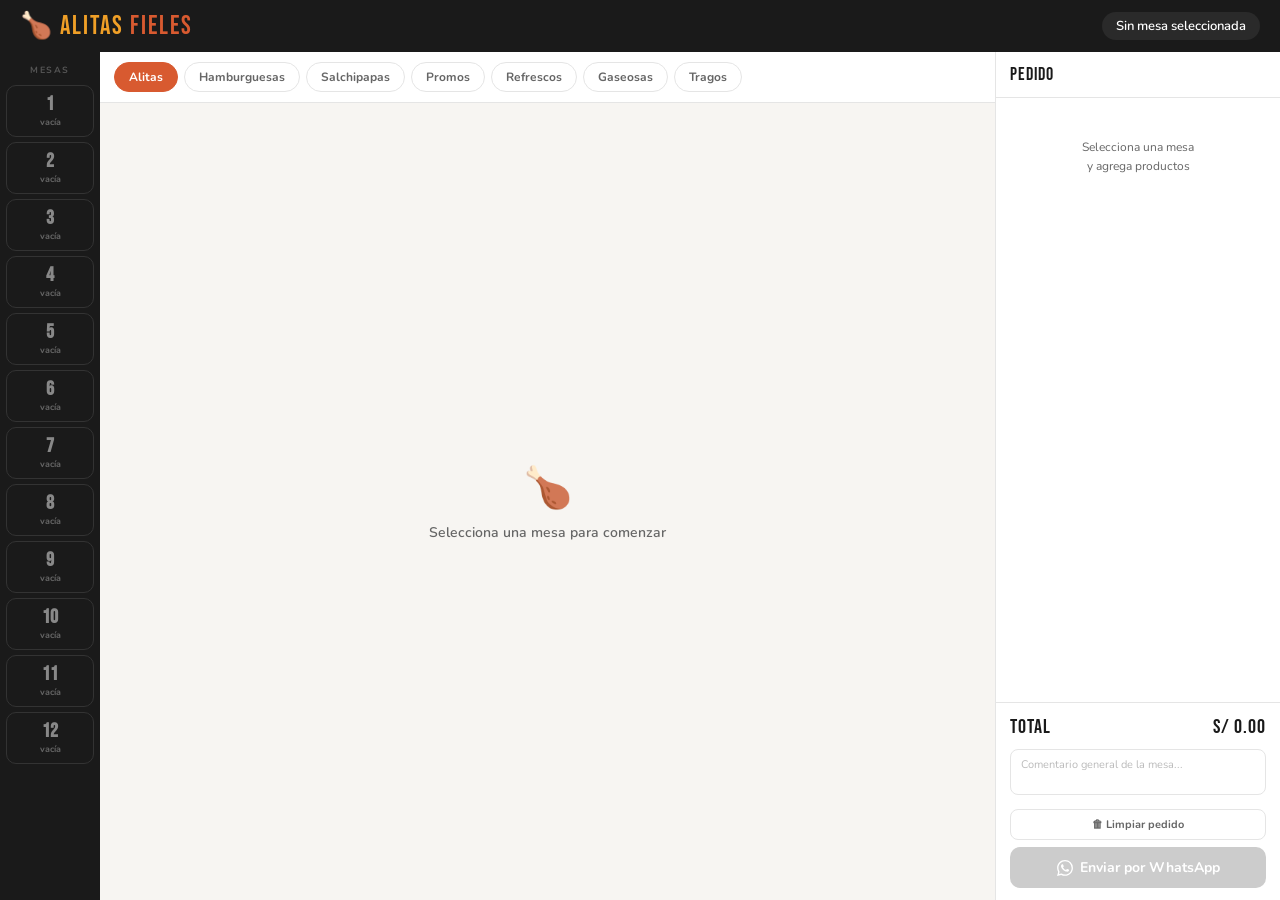
==== index.html @ b13034c8 "Rename alitas_fieles.html to index.html" ====
<!DOCTYPE html>
<html lang="es">
<head>
<meta charset="UTF-8">
<meta name="viewport" content="width=device-width, initial-scale=1.0, maximum-scale=1.0">
<title>Alitas Fieles — Pedidos</title>
<link href="https://fonts.googleapis.com/css2?family=Bebas+Neue&family=Nunito:wght@400;600;700&display=swap" rel="stylesheet">
<style>
*{box-sizing:border-box;margin:0;padding:0;}
:root{
  --naranja:#D85A30;
  --naranja-dark:#993C1D;
  --naranja-light:#FAECE7;
  --amarillo:#EF9F27;
  --negro:#1a1a1a;
  --gris:#2a2a2a;
  --borde:#e5e5e5;
  --bg:#f7f5f2;
  --blanco:#ffffff;
  --texto:#1a1a1a;
  --texto2:#666;
  --verde:#25D366;
}
body{font-family:'Nunito',sans-serif;background:var(--bg);height:100vh;overflow:hidden;display:flex;flex-direction:column;}

/* HEADER */
.header{background:var(--negro);padding:10px 20px;display:flex;align-items:center;justify-content:space-between;flex-shrink:0;}
.logo{font-family:'Bebas Neue',sans-serif;font-size:26px;color:var(--amarillo);letter-spacing:2px;}
.logo span{color:var(--naranja);}
.header-mesa{color:#fff;font-size:13px;font-weight:600;background:var(--gris);padding:5px 14px;border-radius:20px;}
.header-mesa.activa{background:var(--naranja);color:#fff;}

/* LAYOUT */
.layout{display:flex;flex:1;overflow:hidden;}

/* SIDEBAR MESAS */
.sidebar{width:100px;background:var(--negro);display:flex;flex-direction:column;overflow-y:auto;padding:8px 6px;gap:5px;flex-shrink:0;}
.sidebar-label{color:#555;font-size:9px;font-weight:700;letter-spacing:1.5px;text-align:center;padding:4px 0;text-transform:uppercase;}
.mesa-btn{background:transparent;border:1.5px solid #333;border-radius:10px;padding:8px 4px;color:#888;font-family:'Nunito',sans-serif;font-size:11px;font-weight:700;cursor:pointer;text-align:center;transition:all .15s;display:flex;flex-direction:column;align-items:center;gap:2px;}
.mesa-btn:hover{border-color:#555;color:#ccc;background:#222;}
.mesa-btn.activa{background:var(--naranja);border-color:var(--naranja);color:#fff;}
.mesa-btn .mn{font-family:'Bebas Neue',sans-serif;font-size:20px;line-height:1;}
.mesa-btn .mi{font-size:9px;color:#666;}
.mesa-btn.activa .mi{color:#fdd;}
.mesa-btn.tiene-items{border-color:var(--amarillo);}
.mesa-btn.tiene-items .mi{color:var(--amarillo);}
.mesa-btn.activa.tiene-items{border-color:var(--naranja);}

/* MENU */
.menu-wrap{flex:1;display:flex;flex-direction:column;overflow:hidden;background:var(--bg);}
.cat-bar{display:flex;gap:6px;padding:10px 14px;background:var(--blanco);border-bottom:1px solid var(--borde);overflow-x:auto;flex-shrink:0;}
.cat-bar::-webkit-scrollbar{height:3px;}
.cat-bar::-webkit-scrollbar-thumb{background:var(--borde);}
.cat-btn{background:transparent;border:1.5px solid var(--borde);border-radius:20px;padding:6px 14px;font-family:'Nunito',sans-serif;font-size:12px;font-weight:700;cursor:pointer;color:var(--texto2);white-space:nowrap;transition:all .15s;}
.cat-btn:hover{border-color:var(--naranja);color:var(--naranja);}
.cat-btn.activa{background:var(--naranja);border-color:var(--naranja);color:#fff;}
.productos-wrap{flex:1;overflow-y:auto;padding:12px 14px;}
.no-mesa{display:flex;flex-direction:column;align-items:center;justify-content:center;height:100%;color:var(--texto2);gap:8px;}
.no-mesa-icon{font-size:40px;}
.no-mesa-txt{font-size:14px;font-weight:600;}
.productos-grid{display:grid;grid-template-columns:repeat(auto-fill,minmax(145px,1fr));gap:10px;}
.prod-card{background:var(--blanco);border:1.5px solid var(--borde);border-radius:12px;padding:12px 11px;cursor:pointer;transition:all .15s;}
.prod-card:hover{border-color:var(--naranja);box-shadow:0 2px 10px rgba(216,90,48,.12);transform:translateY(-1px);}
.prod-card.en-pedido{border-color:var(--naranja);background:var(--naranja-light);}
.prod-nombre{font-size:13px;font-weight:700;color:var(--texto);margin-bottom:2px;line-height:1.3;}
.prod-desc{font-size:10px;color:var(--texto2);margin-bottom:6px;line-height:1.35;}
.prod-precio{font-size:13px;font-weight:700;color:var(--naranja-dark);}
.prod-sabores-badge{font-size:9px;background:var(--amarillo);color:#4A1B0C;border-radius:10px;padding:2px 7px;display:inline-block;margin-bottom:5px;font-weight:700;}

/* PANEL PEDIDO */
.pedido-panel{width:285px;background:var(--blanco);border-left:1px solid var(--borde);display:flex;flex-direction:column;flex-shrink:0;}
.pedido-hdr{padding:12px 14px;border-bottom:1px solid var(--borde);display:flex;align-items:center;justify-content:space-between;}
.pedido-titulo{font-family:'Bebas Neue',sans-serif;font-size:18px;letter-spacing:1px;color:var(--texto);}
.pedido-items{flex:1;overflow-y:auto;padding:10px;}
.empty-cart{color:var(--texto2);font-size:12px;text-align:center;padding:30px 10px;line-height:1.6;}
.pitem{border:1px solid var(--borde);border-radius:10px;padding:10px;margin-bottom:8px;background:#fff;}
.pitem-top{display:flex;align-items:flex-start;justify-content:space-between;gap:6px;margin-bottom:4px;}
.pitem-nombre{font-size:12px;font-weight:700;color:var(--texto);flex:1;line-height:1.3;}
.qty-ctrl{display:flex;align-items:center;gap:4px;flex-shrink:0;}
.qbtn{width:22px;height:22px;border:1.5px solid var(--borde);border-radius:6px;background:transparent;cursor:pointer;font-size:15px;color:var(--texto);display:flex;align-items:center;justify-content:center;line-height:1;font-family:'Nunito',sans-serif;font-weight:700;}
.qbtn:hover{background:var(--bg);}
.qnum{font-size:13px;font-weight:700;min-width:16px;text-align:center;color:var(--texto);}
.pitem-sabores{margin:4px 0 5px;}
.sabor-tag{display:inline-block;font-size:10px;background:var(--naranja-light);color:var(--naranja-dark);border-radius:10px;padding:2px 8px;margin:2px 2px 2px 0;font-weight:600;}
.pitem-precio{font-size:11px;font-weight:700;color:var(--naranja-dark);margin-bottom:5px;}
.nota-in{width:100%;font-size:10px;border:1px solid var(--borde);border-radius:6px;padding:4px 7px;color:var(--texto);background:var(--bg);resize:none;font-family:'Nunito',sans-serif;}
.nota-in::placeholder{color:#bbb;}
.pedido-footer{padding:12px 14px;border-top:1px solid var(--borde);}
.total-row{display:flex;justify-content:space-between;font-family:'Bebas Neue',sans-serif;font-size:20px;letter-spacing:1px;color:var(--texto);margin-bottom:10px;}
.coment-in{width:100%;font-size:11px;border:1px solid var(--borde);border-radius:8px;padding:7px 10px;color:var(--texto);background:var(--blanco);font-family:'Nunito',sans-serif;resize:none;margin-bottom:8px;}
.coment-in::placeholder{color:#bbb;}
.btn-limpiar{width:100%;background:transparent;border:1px solid var(--borde);border-radius:8px;padding:7px;font-size:11px;font-weight:700;color:var(--texto2);cursor:pointer;margin-bottom:7px;font-family:'Nunito',sans-serif;}
.btn-limpiar:hover{background:var(--bg);}
.btn-wa{width:100%;background:var(--verde);border:none;border-radius:10px;padding:11px;font-size:14px;font-weight:700;color:#fff;cursor:pointer;display:flex;align-items:center;justify-content:center;gap:7px;font-family:'Nunito',sans-serif;transition:background .15s;}
.btn-wa:hover{background:#1da851;}
.btn-wa:disabled{background:#ccc;cursor:not-allowed;}

/* MODAL SABORES */
.overlay{position:fixed;inset:0;background:rgba(0,0,0,.6);display:flex;align-items:center;justify-content:center;z-index:200;}
.modal{background:#fff;border-radius:16px;padding:22px;width:400px;max-width:94vw;max-height:90vh;overflow-y:auto;}
.modal-titulo{font-family:'Bebas Neue',sans-serif;font-size:22px;letter-spacing:1px;color:var(--texto);margin-bottom:4px;}
.modal-sub{font-size:12px;color:var(--texto2);margin-bottom:14px;font-weight:600;}
.sabores-grid{display:grid;grid-template-columns:1fr 1fr;gap:7px;margin-bottom:16px;}
.sabor-btn{background:var(--bg);border:2px solid var(--borde);border-radius:10px;padding:10px 8px;font-family:'Nunito',sans-serif;font-size:12px;font-weight:700;cursor:pointer;color:var(--texto);text-align:center;transition:all .15s;}
.sabor-btn:hover{border-color:var(--naranja);color:var(--naranja);}
.sabor-btn.sel{background:var(--naranja);border-color:var(--naranja);color:#fff;}
.sabor-btn:disabled{opacity:.35;cursor:not-allowed;}
.modal-contador{text-align:center;font-size:12px;font-weight:700;color:var(--texto2);margin-bottom:14px;}
.modal-contador span{color:var(--naranja);font-size:16px;}

/* DISTRIBUCIÓN CANTIDADES SABOR */
.flavor-qty-list{margin-bottom:16px;display:flex;flex-direction:column;gap:8px;}
.flavor-qty-item{display:flex;justify-content:space-between;align-items:center;background:var(--bg);padding:8px 12px;border-radius:10px;border:1.5px solid var(--borde);}
.flavor-qty-name{font-size:13px;font-weight:700;color:var(--texto);}
.flavor-qty-ctrl{display:flex;align-items:center;gap:6px;}
.fqbtn{width:26px;height:26px;border:1.5px solid var(--naranja);border-radius:6px;background:transparent;cursor:pointer;font-size:16px;color:var(--naranja);display:flex;align-items:center;justify-content:center;line-height:1;font-family:'Nunito',sans-serif;font-weight:700;transition:all .15s;}
.fqbtn:hover{background:var(--naranja-light);}
.fqin{width:34px;height:26px;text-align:center;font-size:14px;font-weight:700;border:1px solid var(--borde);border-radius:6px;color:var(--texto);background:var(--blanco);font-family:'Nunito',sans-serif;-moz-appearance:textfield;}
.fqin::-webkit-outer-spin-button,.fqin::-webkit-inner-spin-button{-webkit-appearance:none;margin:0;}
.ms-restantes{text-align:center;font-size:12px;font-weight:700;color:var(--naranja-dark);margin-bottom:10px;}

.modal-btns{display:flex;gap:8px;}
.btn-cancel{flex:1;background:transparent;border:1.5px solid var(--borde);border-radius:10px;padding:10px;font-size:13px;font-weight:700;cursor:pointer;color:var(--texto2);font-family:'Nunito',sans-serif;}
.btn-ok{flex:2;background:var(--naranja);border:none;border-radius:10px;padding:10px;font-size:13px;font-weight:700;color:#fff;cursor:pointer;font-family:'Nunito',sans-serif;}
.btn-ok:disabled{background:#ccc;cursor:not-allowed;}

/* MODAL WHATSAPP */
.modal-wa-titulo{font-family:'Bebas Neue',sans-serif;font-size:22px;letter-spacing:1px;margin-bottom:6px;color:var(--texto);}
.modal-wa-sub{font-size:12px;color:var(--texto2);margin-bottom:14px;}
.phone-in{width:100%;border:1.5px solid var(--borde);border-radius:10px;padding:11px 13px;font-size:15px;color:var(--texto);font-family:'Nunito',sans-serif;margin-bottom:12px;}

/* SCROLLBAR */
::-webkit-scrollbar{width:4px;}
::-webkit-scrollbar-thumb{background:#ddd;border-radius:4px;}
</style>
</head>
<body>

<div class="header">
  <div class="logo">🍗 Alitas <span>Fieles</span></div>
  <div class="header-mesa" id="hdr-mesa">Sin mesa seleccionada</div>
</div>

<div class="layout">
  <!-- SIDEBAR MESAS -->
  <div class="sidebar" id="sidebar"></div>

  <!-- MENU -->
  <div class="menu-wrap">
    <div class="cat-bar" id="cat-bar"></div>
    <div class="productos-wrap" id="productos-wrap">
      <div class="no-mesa">
        <div class="no-mesa-icon">🍗</div>
        <div class="no-mesa-txt">Selecciona una mesa para comenzar</div>
      </div>
    </div>
  </div>

  <!-- PANEL PEDIDO -->
  <div class="pedido-panel">
    <div class="pedido-hdr">
      <div class="pedido-titulo" id="pedido-titulo">PEDIDO</div>
    </div>
    <div class="pedido-items" id="pedido-items">
      <div class="empty-cart">Selecciona una mesa<br>y agrega productos</div>
    </div>
    <div class="pedido-footer">
      <div class="total-row"><span>TOTAL</span><span id="total-monto">S/ 0.00</span></div>
      <textarea class="coment-in" id="coment-general" rows="2" placeholder="Comentario general de la mesa..."></textarea>
      <button class="btn-limpiar" onclick="limpiarPedido()">🗑 Limpiar pedido</button>
      <button class="btn-wa" id="btn-wa" onclick="abrirModalWA()" disabled>
        <svg width="16" height="16" viewBox="0 0 24 24" fill="currentColor"><path d="M17.472 14.382c-.297-.149-1.758-.867-2.03-.967-.273-.099-.471-.148-.67.15-.197.297-.767.966-.94 1.164-.173.199-.347.223-.644.075-.297-.15-1.255-.463-2.39-1.475-.883-.788-1.48-1.761-1.653-2.059-.173-.297-.018-.458.13-.606.134-.133.298-.347.446-.52.149-.174.198-.298.298-.497.099-.198.05-.371-.025-.52-.075-.149-.669-1.612-.916-2.207-.242-.579-.487-.5-.669-.51-.173-.008-.371-.01-.57-.01-.198 0-.52.074-.792.372-.272.297-1.04 1.016-1.04 2.479 0 1.462 1.065 2.875 1.213 3.074.149.198 2.096 3.2 5.077 4.487.709.306 1.262.489 1.694.625.712.227 1.36.195 1.871.118.571-.085 1.758-.719 2.006-1.413.248-.694.248-1.289.173-1.413-.074-.124-.272-.198-.57-.347m-5.421 7.403h-.004a9.87 9.87 0 01-5.031-1.378l-.361-.214-3.741.982.998-3.648-.235-.374a9.86 9.86 0 01-1.51-5.26c.001-5.45 4.436-9.884 9.888-9.884 2.64 0 5.122 1.03 6.988 2.898a9.825 9.825 0 012.893 6.994c-.003 5.45-4.437 9.884-9.885 9.884m8.413-18.297A11.815 11.815 0 0012.05 0C5.495 0 .16 5.335.157 11.892c0 2.096.547 4.142 1.588 5.945L.057 24l6.305-1.654a11.882 11.882 0 005.683 1.448h.005c6.554 0 11.89-5.335 11.893-11.893a11.821 11.821 0 00-3.48-8.413z"/></svg>
        Enviar por WhatsApp
      </button>
    </div>
  </div>
</div>

<!-- MODAL SELECCIÓN DE SABORES -->
<div class="overlay" id="modal-sabores" style="display:none;">
  <div class="modal">
    <div class="modal-titulo" id="ms-titulo">Elige los sabores</div>
    <div class="modal-sub" id="ms-sub">Selecciona hasta X sabores</div>
    <div class="modal-contador" id="ms-contador"><span id="ms-cnt">0</span> / <span id="ms-max">2</span> sabores seleccionados</div>
    <div class="sabores-grid" id="ms-grid"></div>
    
    <div id="ms-dist-container" style="display:none;">
      <div class="ms-restantes" id="ms-restantes">Faltan 0 unidades</div>
      <div class="flavor-qty-list" id="ms-dist-list"></div>
    </div>

    <div class="modal-btns">
      <button class="btn-cancel" onclick="cerrarModalSabores()">Cancelar</button>
      <button class="btn-ok" id="ms-ok" onclick="confirmarSabores()" disabled>Agregar al pedido</button>
    </div>
  </div>
</div>

<!-- MODAL WHATSAPP -->
<div class="overlay" id="modal-wa" style="display:none;">
  <div class="modal">
    <div class="modal-wa-titulo">Enviar por WhatsApp</div>
    <div class="modal-wa-sub">Número del encargado / cocina (con código de país)</div>
    <input class="phone-in" type="tel" id="phone-in" placeholder="Ej: 51900694550">
    <div class="modal-btns">
      <button class="btn-cancel" onclick="cerrarModalWA()">Cancelar</button>
      <button class="btn-ok" onclick="enviarWA()">Enviar ahora</button>
    </div>
  </div>
</div>

<script>
// ── DATOS ────────────────────────────────────────────────────
const SABORES_ALITAS = ["BBQ","Acevichadas","Búfalo Picante","Anticucheras","Doradas","Broasters","Maracuya","Honey Mustard"];

const MENU = {
  "Alitas": [
    { id:"al8",  nombre:"8 Alitas",  precio:25.90, desc:"Incluye papas + cremas", maxSabores:2, saboresDisp:SABORES_ALITAS, totalUnidades:8 },
  ],
  "Hamburguesas": [
    { id:"hb1", nombre:"La Clásica",  precio:13.90, desc:"Carne, lechuga, tomate y papas" },
    { id:"hb2", nombre:"La Cubana",   precio:15.90, desc:"Carne, lechuga, tomate, huevo, plátano y papas" },
    { id:"hb3", nombre:"La Simona",   precio:16.90, desc:"Carne, lechuga, tomate, queso cheddar y papas" },
    { id:"hb4", nombre:"La Hawaiana", precio:17.90, desc:"Carne, lechuga, tomate, queso cheddar, piña y papas" },
    { id:"hb5", nombre:"La Tramposa", precio:22.90, desc:"Carne, queso cheddar, huevo, tocino, lechuga, tomate y papas" },
    { id:"hb6", nombre:"Todo Terreno",precio:27.90, desc:"Doble carne, doble queso cheddar, tocino, lechuga, tomate y papas" },
  ],
  "Salchipapas": [
    { id:"sp1", nombre:"La Clásica",       precio:13.90, desc:"Salchicha frankfurter y papas" },
    { id:"sp2", nombre:"La Cubana",        precio:15.90, desc:"Salchicha frankfurter, huevo, plátano y papas" },
    { id:"sp3", nombre:"La Incondicional", precio:18.90, desc:"Salchicha frankfurter, chorizo, finas hierbas, trozos de pollo y papas" },
    { id:"sp4", nombre:"La Santa",         precio:21.90, desc:"Salchicha frankfurter, chorizo, finas hierbas, queso, trozos de pollo y papas" },
  ],
  "Promos": [
    { id:"pr1", nombre:"Soltero.com",    precio:20.00, desc:"5u alitas (1 sabor) + gaseosa personal",          maxSabores:1, saboresDisp:SABORES_ALITAS },
    { id:"pr2", nombre:"Super Fiel",     precio:36.90, desc:"12u alitas — hasta 3 sabores",                    maxSabores:3, saboresDisp:SABORES_ALITAS, totalUnidades:12 },
    { id:"pr3", nombre:"Combo Traición", precio:50.00, desc:"20u alitas (2 sabores) + Pepsi 1L",                maxSabores:2, saboresDisp:SABORES_ALITAS, totalUnidades:20 },
    { id:"pr4", nombre:"2 pa 2",         precio:90.00, desc:"40u alitas (4 sabores) + Pepsi 1½L",               maxSabores:4, saboresDisp:SABORES_ALITAS, totalUnidades:40 },
  ],
  "Refrescos": [
    { id:"rf1", nombre:"Chicha Morada 1L",       precio:13.90, desc:"Normal" },
    { id:"rf2", nombre:"Limonada 1L Normal",      precio:13.90, desc:"Normal" },
    { id:"rf3", nombre:"Limonada 1L Frozen",      precio:16.90, desc:"Frozen" },
    { id:"rf4", nombre:"Maracuya 1L Normal",      precio:13.90, desc:"Normal" },
    { id:"rf5", nombre:"Maracuya 1L Frozen",      precio:16.90, desc:"Frozen" },
    { id:"rf6", nombre:"Maracumango 1L Normal",   precio:13.90, desc:"Normal" },
    { id:"rf7", nombre:"Maracumango 1L Frozen",   precio:16.90, desc:"Frozen" },
    { id:"rf8", nombre:"Fresa Limón 1L Normal",   precio:13.90, desc:"Normal" },
    { id:"rf9", nombre:"Fresa Limón 1L Frozen",   precio:16.90, desc:"Frozen" },
  ],
  "Gaseosas": [
    { id:"gs1", nombre:"Coca Cola / Inca Cola ½L",   precio:5.00 },
    { id:"gs2", nombre:"Coca Cola / Inca Cola 1½L",  precio:12.00 },
    { id:"gs3", nombre:"Coca Cola / Inca Cola 1L",   precio:10.00 },
    { id:"gs4", nombre:"Pepsi 1L",                   precio:7.00 },
  ],
  "Tragos": [
    { id:"tr1", nombre:"Chilcano",   precio:15.90 },
    { id:"tr2", nombre:"Mojito",     precio:15.90 },
    { id:"tr3", nombre:"Pisco Sour", precio:15.90 },
    { id:"tr4", nombre:"Daikiri",    precio:16.90 },
  ],
};

const MESAS = 12;
let mesaActiva = null;
let catActiva = "Alitas";
let pedidos = {};
for (let i=1;i<=MESAS;i++) pedidos[i]={items:[],comentario:""};

// estado modal sabores
let modalCtx = null; // {prod, sel:[], dist:{}}
let waPhone = "";

// ── SIDEBAR ──────────────────────────────────────────────────
function renderSidebar(){
  const sb = document.getElementById("sidebar");
  sb.innerHTML = '<div class="sidebar-label">Mesas</div>';
  for(let i=1;i<=MESAS;i++){
    const cnt = pedidos[i].items.reduce((s,x)=>s+x.qty,0);
    const btn = document.createElement("button");
    btn.className = "mesa-btn" + (mesaActiva===i?" activa":"") + (cnt>0?" tiene-items":"");
    btn.innerHTML = `<span class="mn">${i}</span><span class="mi">${cnt>0?cnt+" item"+(cnt>1?"s":""):"vacía"}</span>`;
    btn.onclick = ()=>selMesa(i);
    sb.appendChild(btn);
  }
}

function selMesa(n){
  mesaActiva=n;
  const hm=document.getElementById("hdr-mesa");
  hm.textContent="Mesa "+n;
  hm.className="header-mesa activa";
  document.getElementById("coment-general").value=pedidos[n].comentario;
  renderSidebar(); renderCats(); renderProductos(); renderPedido();
}

// ── CATEGORIAS ────────────────────────────────────────────────
function renderCats(){
  const bar=document.getElementById("cat-bar");
  bar.innerHTML="";
  Object.keys(MENU).forEach(c=>{
    const b=document.createElement("button");
    b.className="cat-btn"+(c===catActiva?" activa":"");
    b.textContent=c;
    b.onclick=()=>{catActiva=c;renderCats();renderProductos();};
    bar.appendChild(b);
  });
}

// ── PRODUCTOS ─────────────────────────────────────────────────
function renderProductos(){
  const wrap=document.getElementById("productos-wrap");
  if(!mesaActiva){
    wrap.innerHTML='<div class="no-mesa"><div class="no-mesa-icon">🍗</div><div class="no-mesa-txt">Selecciona una mesa para comenzar</div></div>';
    return;
  }
  const prods=MENU[catActiva];
  let html='<div class="productos-grid">';
  prods.forEach(p=>{
    const enPedido=pedidos[mesaActiva].items.some(x=>x.prodId===p.id);
    html+=`<div class="prod-card${enPedido?" en-pedido":""}" onclick="clickProducto('${p.id}','${catActiva}')">`;
    if(p.maxSabores) html+=`<div class="prod-sabores-badge">Hasta ${p.maxSabores} sabor${p.maxSabores>1?"es":""}</div>`;
    html+=`<div class="prod-nombre">${p.nombre}</div>`;
    if(p.desc) html+=`<div class="prod-desc">${p.desc}</div>`;
    html+=`<div class="prod-precio">S/ ${p.precio.toFixed(2)}</div>`;
    html+=`</div>`;
  });
  html+='</div>';
  wrap.innerHTML=html;
}

function clickProducto(prodId, cat){
  if(!mesaActiva) return;
  const prod=MENU[cat].find(p=>p.id===prodId);
  if(!prod) return;
  if(prod.maxSabores && prod.saboresDisp){
    abrirModalSabores(prod);
  } else {
    // sin sabores: agregar directo
    agregarItem(prod,[],null);
  }
}

function agregarItem(prod, sabores, itemExistIdx){
  const item={
    prodId: prod.id,
    nombre: prod.nombre,
    precio: prod.precio,
    qty: 1,
    sabores: sabores.slice(),
    nota: ""
  };
  pedidos[mesaActiva].items.push(item);
  renderProductos(); renderPedido(); renderSidebar();
}

// ── MODAL SABORES ─────────────────────────────────────────────
function abrirModalSabores(prod){
  modalCtx={prod, sel:[], dist:{}};
  document.getElementById("ms-titulo").textContent=prod.nombre;
  document.getElementById("ms-sub").textContent=
    "Elige hasta "+prod.maxSabores+" sabor"+(prod.maxSabores>1?"es":"");
  document.getElementById("ms-max").textContent=prod.maxSabores;
  document.getElementById("ms-cnt").textContent=0;
  document.getElementById("ms-ok").disabled=true;
  document.getElementById("ms-dist-container").style.display="none";

  const grid=document.getElementById("ms-grid");
  grid.innerHTML="";
  prod.saboresDisp.forEach(s=>{
    const b=document.createElement("button");
    b.className="sabor-btn";
    b.textContent=s;
    b.dataset.sabor=s;
    b.onclick=()=>toggleSabor(s,b,prod.maxSabores);
    grid.appendChild(b);
  });
  document.getElementById("modal-sabores").style.display="flex";
}

function toggleSabor(sabor, btn, max){
  const sel=modalCtx.sel;
  if(btn.classList.contains("sel")){
    modalCtx.sel=sel.filter(s=>s!==sabor);
    if(modalCtx.dist) delete modalCtx.dist[sabor];
    btn.classList.remove("sel");
  } else {
    if(sel.length>=max) return;
    modalCtx.sel.push(sabor);
    if(modalCtx.prod.totalUnidades){
        let totalAsignado = 0;
        modalCtx.sel.forEach(s => { if(modalCtx.dist[s]) totalAsignado += modalCtx.dist[s]; });
        modalCtx.dist[sabor] = Math.max(0, modalCtx.prod.totalUnidades - totalAsignado);
    }
    btn.classList.add("sel");
  }
  const cnt=modalCtx.sel.length;
  document.getElementById("ms-cnt").textContent=cnt;
  
  // deshabilitar los no seleccionados si llegamos al máximo
  document.querySelectorAll(".sabor-btn").forEach(b=>{
    if(!b.classList.contains("sel")){
      b.disabled = cnt>=max;
    }
  });

  verificarModalOk();
}

function verificarModalOk() {
    const prod = modalCtx.prod;
    if (prod.totalUnidades) {
        renderDistribucion();
    } else {
        document.getElementById("ms-ok").disabled = modalCtx.sel.length === 0;
    }
}

function renderDistribucion() {
    const container = document.getElementById("ms-dist-container");
    const list = document.getElementById("ms-dist-list");
    const msg = document.getElementById("ms-restantes");
    const okBtn = document.getElementById("ms-ok");
    
    if (modalCtx.sel.length === 0) {
        container.style.display = "none";
        okBtn.disabled = true;
        return;
    }
    
    container.style.display = "block";
    
    let totalAsignado = 0;
    modalCtx.sel.forEach(s => totalAsignado += modalCtx.dist[s]);
    const prod = modalCtx.prod;
    const faltan = prod.totalUnidades - totalAsignado;
    
    if (faltan > 0) {
        msg.textContent = `Faltan distribuir ${faltan} alitas`;
        msg.style.color = "var(--naranja-dark)";
        okBtn.disabled = true;
    } else if (faltan === 0) {
        msg.textContent = `¡Cantidades completas!`;
        msg.style.color = "var(--verde)";
        okBtn.disabled = false;
    } else {
        msg.textContent = `Exceso de unidades`;
        msg.style.color = "red";
        okBtn.disabled = true;
    }
    
    list.innerHTML = "";
    modalCtx.sel.forEach(s => {
        const qty = modalCtx.dist[s];
        const item = document.createElement("div");
        item.className = "flavor-qty-item";
        item.innerHTML = `
            <div class="flavor-qty-name">${s}</div>
            <div class="flavor-qty-ctrl">
                <button class="fqbtn" onclick="cambiarDistSabor('${s}', -1)">−</button>
                <input type="number" class="fqin" value="${qty}" min="0" max="${prod.totalUnidades}" onchange="inputDistSabor('${s}', this.value)">
                <button class="fqbtn" onclick="cambiarDistSabor('${s}', 1)">+</button>
            </div>
        `;
        list.appendChild(item);
    });
}

function cambiarDistSabor(sabor, delta) {
    const currentQty = modalCtx.dist[sabor];
    let totalAsignado = 0;
    modalCtx.sel.forEach(s => totalAsignado += modalCtx.dist[s]);
    
    const faltan = modalCtx.prod.totalUnidades - totalAsignado;
    
    if (delta > 0 && faltan <= 0) return; 
    if (delta < 0 && currentQty <= 0) return; 
    
    modalCtx.dist[sabor] = currentQty + delta;
    renderDistribucion();
}

function inputDistSabor(sabor, val) {
    let v = parseInt(val) || 0;
    if(v < 0) v = 0;
    modalCtx.dist[sabor] = v;
    
    let totalAsignado = 0;
    modalCtx.sel.forEach(s => {
        if (s !== sabor) totalAsignado += modalCtx.dist[s];
    });
    
    if (totalAsignado + v > modalCtx.prod.totalUnidades) {
        modalCtx.dist[sabor] = modalCtx.prod.totalUnidades - totalAsignado;
    }
    
    renderDistribucion();
}

function cerrarModalSabores(){
  document.getElementById("modal-sabores").style.display="none";
  modalCtx=null;
}

function confirmarSabores(){
  if(!modalCtx || modalCtx.sel.length===0) return;
  
  let saboresFinales = [];
  if (modalCtx.prod.totalUnidades) {
      modalCtx.sel.forEach(s => {
          if (modalCtx.dist[s] > 0) {
              saboresFinales.push(`${modalCtx.dist[s]} ${s}`);
          }
      });
  } else {
      saboresFinales = modalCtx.sel.slice();
  }
  
  agregarItem(modalCtx.prod, saboresFinales, null);
  cerrarModalSabores();
}

// ── PEDIDO ────────────────────────────────────────────────────
function renderPedido(){
  const panel=document.getElementById("pedido-items");
  const titulo=document.getElementById("pedido-titulo");
  const totalEl=document.getElementById("total-monto");
  const waBtn=document.getElementById("btn-wa");

  if(!mesaActiva){
    titulo.textContent="PEDIDO";
    panel.innerHTML='<div class="empty-cart">Selecciona una mesa<br>y agrega productos</div>';
    totalEl.textContent="S/ 0.00"; waBtn.disabled=true; return;
  }
  titulo.textContent="MESA "+mesaActiva;
  const items=pedidos[mesaActiva].items;
  if(items.length===0){
    panel.innerHTML='<div class="empty-cart">Agrega productos del menú</div>';
    totalEl.textContent="S/ 0.00"; waBtn.disabled=true; return;
  }
  let total=0, html="";
  items.forEach((item,idx)=>{
    const sub=item.qty*item.precio; total+=sub;
    html+=`<div class="pitem">
      <div class="pitem-top">
        <span class="pitem-nombre">${item.nombre}</span>
        <div class="qty-ctrl">
          <button class="qbtn" onclick="cambiarQty(${idx},-1)">−</button>
          <span class="qnum">${item.qty}</span>
          <button class="qbtn" onclick="cambiarQty(${idx},1)">+</button>
        </div>
      </div>`;
    if(item.sabores && item.sabores.length>0){
      html+=`<div class="pitem-sabores">`;
      item.sabores.forEach(s=>{ html+=`<span class="sabor-tag">🍗 ${s}</span>`; });
      html+=`</div>`;
    }
    html+=`<div class="pitem-precio">S/ ${sub.toFixed(2)}${item.qty>1?" ("+item.qty+" × "+item.precio.toFixed(2)+")":""}</div>
      <textarea class="nota-in" rows="1" placeholder="Nota especial..." oninput="setNota(${idx},this.value)">${item.nota||""}</textarea>
    </div>`;
  });
  panel.innerHTML=html;
  totalEl.textContent="S/ "+total.toFixed(2);
  waBtn.disabled=false;
}

function cambiarQty(idx,delta){
  if(!mesaActiva) return;
  const items=pedidos[mesaActiva].items;
  items[idx].qty=Math.max(0,items[idx].qty+delta);
  if(items[idx].qty===0) items.splice(idx,1);
  renderProductos(); renderPedido(); renderSidebar();
}

function setNota(idx,val){
  if(mesaActiva) pedidos[mesaActiva].items[idx].nota=val;
}

document.getElementById("coment-general").addEventListener("input",function(){
  if(mesaActiva) pedidos[mesaActiva].comentario=this.value;
});

function limpiarPedido(){
  if(!mesaActiva) return;
  if(!confirm("¿Limpiar todo el pedido de la Mesa "+mesaActiva+"?")) return;
  pedidos[mesaActiva]={items:[],comentario:""};
  document.getElementById("coment-general").value="";
  renderProductos(); renderPedido(); renderSidebar();
}

// ── WHATSAPP ──────────────────────────────────────────────────
function abrirModalWA(){
  if(!mesaActiva) return;
  if(pedidos[mesaActiva].items.length===0) return;
  document.getElementById("phone-in").value=waPhone;
  document.getElementById("modal-wa").style.display="flex";
}
function cerrarModalWA(){ document.getElementById("modal-wa").style.display="none"; }

function enviarWA(){
  const phone=document.getElementById("phone-in").value.replace(/\D/g,"");
  if(!phone||phone.length<8){ alert("Ingresa un número válido"); return; }
  waPhone=phone;

  const items=pedidos[mesaActiva].items;
  const comentario=pedidos[mesaActiva].comentario;
  let total=0;

  let msg=`🍗 *PEDIDO — MESA ${mesaActiva}*\n`;
  msg+=`🕐 ${new Date().toLocaleTimeString("es-PE",{hour:"2-digit",minute:"2-digit"})}\n`;
  msg+=`━━━━━━━━━━━━━━━━━━\n\n`;

  // agrupar por categoría
  const porCat={};
  items.forEach(item=>{
    const cat=Object.keys(MENU).find(c=>MENU[c].some(p=>p.id===item.prodId))||"Otros";
    if(!porCat[cat]) porCat[cat]=[];
    porCat[cat].push(item);
  });

  Object.entries(porCat).forEach(([cat,lista])=>{
    msg+=`*${cat.toUpperCase()}*\n`;
    lista.forEach(item=>{
      const sub=item.qty*item.precio; total+=sub;
      msg+=`• ${item.qty}x ${item.nombre} — S/ ${sub.toFixed(2)}`;
      if(item.sabores&&item.sabores.length>0){
        msg+=`\n  🍗 Sabores: ${item.sabores.join(", ")}`;
      }
      if(item.nota) msg+=`\n  📝 ${item.nota}`;
      msg+="\n";
    });
    msg+="\n";
  });

  msg+=`━━━━━━━━━━━━━━━━━━\n`;
  msg+=`💰 *TOTAL: S/ ${total.toFixed(2)}*`;
  if(comentario) msg+=`\n\n📌 *Nota:* ${comentario}`;

  window.open(`https://wa.me/${phone}?text=${encodeURIComponent(msg)}`,"_blank");
  cerrarModalWA();
}

// ── INIT ──────────────────────────────────────────────────────
renderSidebar();
renderCats();
</script>
</body>
</html>
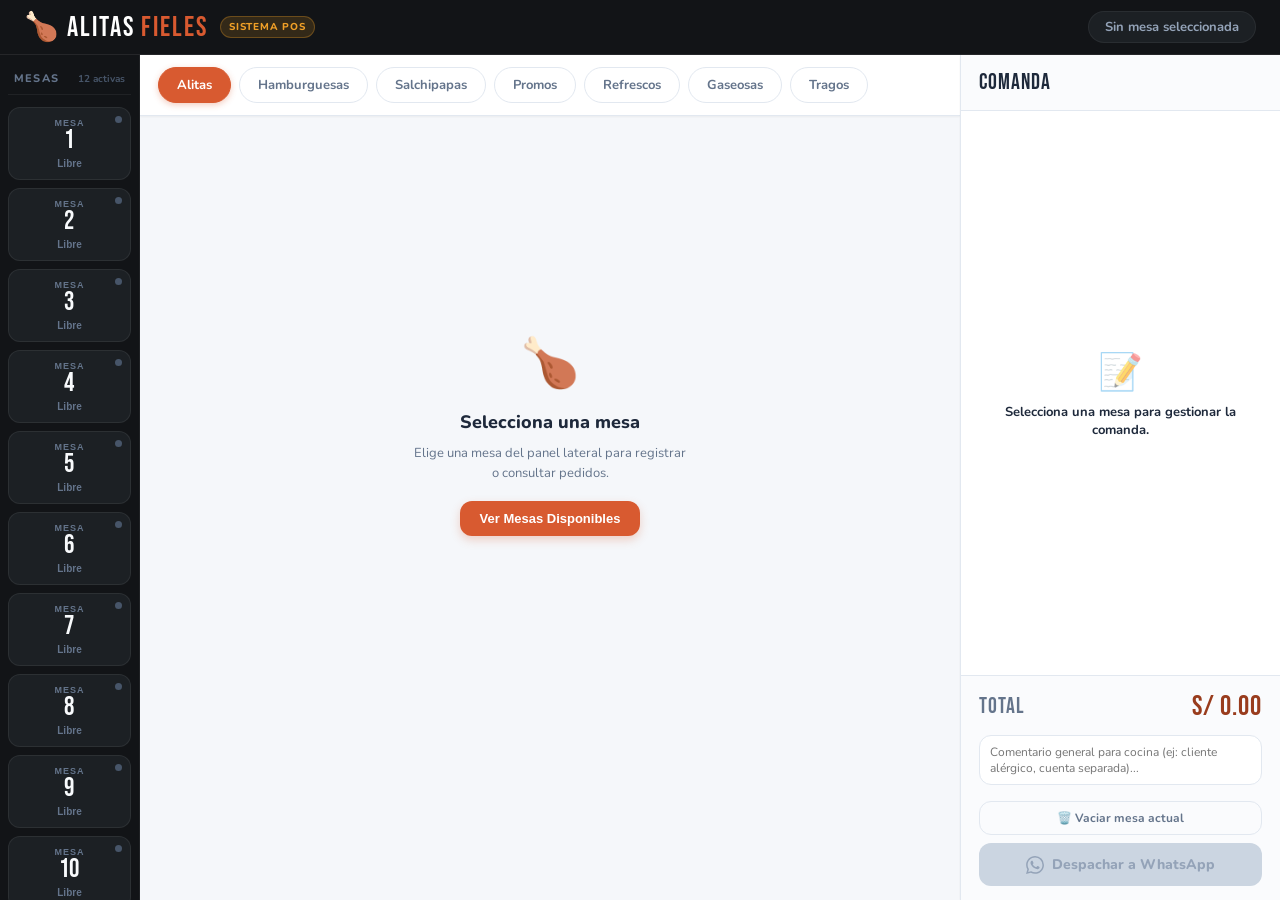
==== commit 23ec8be7: "refactor: modularizar arquitectura en HTML, CSS y JS, diseno profesional responsive y persistencia l" ====
--- a/index.html
+++ b/index.html
@@ -1,649 +1,173 @@
-<!DOCTYPE html>
-<html lang="es">
-<head>
-<meta charset="UTF-8">
-<meta name="viewport" content="width=device-width, initial-scale=1.0, maximum-scale=1.0">
-<title>Alitas Fieles — Pedidos</title>
-<link href="https://fonts.googleapis.com/css2?family=Bebas+Neue&family=Nunito:wght@400;600;700&display=swap" rel="stylesheet">
-<style>
-*{box-sizing:border-box;margin:0;padding:0;}
-:root{
-  --naranja:#D85A30;
-  --naranja-dark:#993C1D;
-  --naranja-light:#FAECE7;
-  --amarillo:#EF9F27;
-  --negro:#1a1a1a;
-  --gris:#2a2a2a;
-  --borde:#e5e5e5;
-  --bg:#f7f5f2;
-  --blanco:#ffffff;
-  --texto:#1a1a1a;
-  --texto2:#666;
-  --verde:#25D366;
-}
-body{font-family:'Nunito',sans-serif;background:var(--bg);height:100vh;overflow:hidden;display:flex;flex-direction:column;}
-
-/* HEADER */
-.header{background:var(--negro);padding:10px 20px;display:flex;align-items:center;justify-content:space-between;flex-shrink:0;}
-.logo{font-family:'Bebas Neue',sans-serif;font-size:26px;color:var(--amarillo);letter-spacing:2px;}
-.logo span{color:var(--naranja);}
-.header-mesa{color:#fff;font-size:13px;font-weight:600;background:var(--gris);padding:5px 14px;border-radius:20px;}
-.header-mesa.activa{background:var(--naranja);color:#fff;}
-
-/* LAYOUT */
-.layout{display:flex;flex:1;overflow:hidden;}
-
-/* SIDEBAR MESAS */
-.sidebar{width:100px;background:var(--negro);display:flex;flex-direction:column;overflow-y:auto;padding:8px 6px;gap:5px;flex-shrink:0;}
-.sidebar-label{color:#555;font-size:9px;font-weight:700;letter-spacing:1.5px;text-align:center;padding:4px 0;text-transform:uppercase;}
-.mesa-btn{background:transparent;border:1.5px solid #333;border-radius:10px;padding:8px 4px;color:#888;font-family:'Nunito',sans-serif;font-size:11px;font-weight:700;cursor:pointer;text-align:center;transition:all .15s;display:flex;flex-direction:column;align-items:center;gap:2px;}
-.mesa-btn:hover{border-color:#555;color:#ccc;background:#222;}
-.mesa-btn.activa{background:var(--naranja);border-color:var(--naranja);color:#fff;}
-.mesa-btn .mn{font-family:'Bebas Neue',sans-serif;font-size:20px;line-height:1;}
-.mesa-btn .mi{font-size:9px;color:#666;}
-.mesa-btn.activa .mi{color:#fdd;}
-.mesa-btn.tiene-items{border-color:var(--amarillo);}
-.mesa-btn.tiene-items .mi{color:var(--amarillo);}
-.mesa-btn.activa.tiene-items{border-color:var(--naranja);}
-
-/* MENU */
-.menu-wrap{flex:1;display:flex;flex-direction:column;overflow:hidden;background:var(--bg);}
-.cat-bar{display:flex;gap:6px;padding:10px 14px;background:var(--blanco);border-bottom:1px solid var(--borde);overflow-x:auto;flex-shrink:0;}
-.cat-bar::-webkit-scrollbar{height:3px;}
-.cat-bar::-webkit-scrollbar-thumb{background:var(--borde);}
-.cat-btn{background:transparent;border:1.5px solid var(--borde);border-radius:20px;padding:6px 14px;font-family:'Nunito',sans-serif;font-size:12px;font-weight:700;cursor:pointer;color:var(--texto2);white-space:nowrap;transition:all .15s;}
-.cat-btn:hover{border-color:var(--naranja);color:var(--naranja);}
-.cat-btn.activa{background:var(--naranja);border-color:var(--naranja);color:#fff;}
-.productos-wrap{flex:1;overflow-y:auto;padding:12px 14px;}
-.no-mesa{display:flex;flex-direction:column;align-items:center;justify-content:center;height:100%;color:var(--texto2);gap:8px;}
-.no-mesa-icon{font-size:40px;}
-.no-mesa-txt{font-size:14px;font-weight:600;}
-.productos-grid{display:grid;grid-template-columns:repeat(auto-fill,minmax(145px,1fr));gap:10px;}
-.prod-card{background:var(--blanco);border:1.5px solid var(--borde);border-radius:12px;padding:12px 11px;cursor:pointer;transition:all .15s;}
-.prod-card:hover{border-color:var(--naranja);box-shadow:0 2px 10px rgba(216,90,48,.12);transform:translateY(-1px);}
-.prod-card.en-pedido{border-color:var(--naranja);background:var(--naranja-light);}
-.prod-nombre{font-size:13px;font-weight:700;color:var(--texto);margin-bottom:2px;line-height:1.3;}
-.prod-desc{font-size:10px;color:var(--texto2);margin-bottom:6px;line-height:1.35;}
-.prod-precio{font-size:13px;font-weight:700;color:var(--naranja-dark);}
-.prod-sabores-badge{font-size:9px;background:var(--amarillo);color:#4A1B0C;border-radius:10px;padding:2px 7px;display:inline-block;margin-bottom:5px;font-weight:700;}
-
-/* PANEL PEDIDO */
-.pedido-panel{width:285px;background:var(--blanco);border-left:1px solid var(--borde);display:flex;flex-direction:column;flex-shrink:0;}
-.pedido-hdr{padding:12px 14px;border-bottom:1px solid var(--borde);display:flex;align-items:center;justify-content:space-between;}
-.pedido-titulo{font-family:'Bebas Neue',sans-serif;font-size:18px;letter-spacing:1px;color:var(--texto);}
-.pedido-items{flex:1;overflow-y:auto;padding:10px;}
-.empty-cart{color:var(--texto2);font-size:12px;text-align:center;padding:30px 10px;line-height:1.6;}
-.pitem{border:1px solid var(--borde);border-radius:10px;padding:10px;margin-bottom:8px;background:#fff;}
-.pitem-top{display:flex;align-items:flex-start;justify-content:space-between;gap:6px;margin-bottom:4px;}
-.pitem-nombre{font-size:12px;font-weight:700;color:var(--texto);flex:1;line-height:1.3;}
-.qty-ctrl{display:flex;align-items:center;gap:4px;flex-shrink:0;}
-.qbtn{width:22px;height:22px;border:1.5px solid var(--borde);border-radius:6px;background:transparent;cursor:pointer;font-size:15px;color:var(--texto);display:flex;align-items:center;justify-content:center;line-height:1;font-family:'Nunito',sans-serif;font-weight:700;}
-.qbtn:hover{background:var(--bg);}
-.qnum{font-size:13px;font-weight:700;min-width:16px;text-align:center;color:var(--texto);}
-.pitem-sabores{margin:4px 0 5px;}
-.sabor-tag{display:inline-block;font-size:10px;background:var(--naranja-light);color:var(--naranja-dark);border-radius:10px;padding:2px 8px;margin:2px 2px 2px 0;font-weight:600;}
-.pitem-precio{font-size:11px;font-weight:700;color:var(--naranja-dark);margin-bottom:5px;}
-.nota-in{width:100%;font-size:10px;border:1px solid var(--borde);border-radius:6px;padding:4px 7px;color:var(--texto);background:var(--bg);resize:none;font-family:'Nunito',sans-serif;}
-.nota-in::placeholder{color:#bbb;}
-.pedido-footer{padding:12px 14px;border-top:1px solid var(--borde);}
-.total-row{display:flex;justify-content:space-between;font-family:'Bebas Neue',sans-serif;font-size:20px;letter-spacing:1px;color:var(--texto);margin-bottom:10px;}
-.coment-in{width:100%;font-size:11px;border:1px solid var(--borde);border-radius:8px;padding:7px 10px;color:var(--texto);background:var(--blanco);font-family:'Nunito',sans-serif;resize:none;margin-bottom:8px;}
-.coment-in::placeholder{color:#bbb;}
-.btn-limpiar{width:100%;background:transparent;border:1px solid var(--borde);border-radius:8px;padding:7px;font-size:11px;font-weight:700;color:var(--texto2);cursor:pointer;margin-bottom:7px;font-family:'Nunito',sans-serif;}
-.btn-limpiar:hover{background:var(--bg);}
-.btn-wa{width:100%;background:var(--verde);border:none;border-radius:10px;padding:11px;font-size:14px;font-weight:700;color:#fff;cursor:pointer;display:flex;align-items:center;justify-content:center;gap:7px;font-family:'Nunito',sans-serif;transition:background .15s;}
-.btn-wa:hover{background:#1da851;}
-.btn-wa:disabled{background:#ccc;cursor:not-allowed;}
-
-/* MODAL SABORES */
-.overlay{position:fixed;inset:0;background:rgba(0,0,0,.6);display:flex;align-items:center;justify-content:center;z-index:200;}
-.modal{background:#fff;border-radius:16px;padding:22px;width:400px;max-width:94vw;max-height:90vh;overflow-y:auto;}
-.modal-titulo{font-family:'Bebas Neue',sans-serif;font-size:22px;letter-spacing:1px;color:var(--texto);margin-bottom:4px;}
-.modal-sub{font-size:12px;color:var(--texto2);margin-bottom:14px;font-weight:600;}
-.sabores-grid{display:grid;grid-template-columns:1fr 1fr;gap:7px;margin-bottom:16px;}
-.sabor-btn{background:var(--bg);border:2px solid var(--borde);border-radius:10px;padding:10px 8px;font-family:'Nunito',sans-serif;font-size:12px;font-weight:700;cursor:pointer;color:var(--texto);text-align:center;transition:all .15s;}
-.sabor-btn:hover{border-color:var(--naranja);color:var(--naranja);}
-.sabor-btn.sel{background:var(--naranja);border-color:var(--naranja);color:#fff;}
-.sabor-btn:disabled{opacity:.35;cursor:not-allowed;}
-.modal-contador{text-align:center;font-size:12px;font-weight:700;color:var(--texto2);margin-bottom:14px;}
-.modal-contador span{color:var(--naranja);font-size:16px;}
-
-/* DISTRIBUCIÓN CANTIDADES SABOR */
-.flavor-qty-list{margin-bottom:16px;display:flex;flex-direction:column;gap:8px;}
-.flavor-qty-item{display:flex;justify-content:space-between;align-items:center;background:var(--bg);padding:8px 12px;border-radius:10px;border:1.5px solid var(--borde);}
-.flavor-qty-name{font-size:13px;font-weight:700;color:var(--texto);}
-.flavor-qty-ctrl{display:flex;align-items:center;gap:6px;}
-.fqbtn{width:26px;height:26px;border:1.5px solid var(--naranja);border-radius:6px;background:transparent;cursor:pointer;font-size:16px;color:var(--naranja);display:flex;align-items:center;justify-content:center;line-height:1;font-family:'Nunito',sans-serif;font-weight:700;transition:all .15s;}
-.fqbtn:hover{background:var(--naranja-light);}
-.fqin{width:34px;height:26px;text-align:center;font-size:14px;font-weight:700;border:1px solid var(--borde);border-radius:6px;color:var(--texto);background:var(--blanco);font-family:'Nunito',sans-serif;-moz-appearance:textfield;}
-.fqin::-webkit-outer-spin-button,.fqin::-webkit-inner-spin-button{-webkit-appearance:none;margin:0;}
-.ms-restantes{text-align:center;font-size:12px;font-weight:700;color:var(--naranja-dark);margin-bottom:10px;}
-
-.modal-btns{display:flex;gap:8px;}
-.btn-cancel{flex:1;background:transparent;border:1.5px solid var(--borde);border-radius:10px;padding:10px;font-size:13px;font-weight:700;cursor:pointer;color:var(--texto2);font-family:'Nunito',sans-serif;}
-.btn-ok{flex:2;background:var(--naranja);border:none;border-radius:10px;padding:10px;font-size:13px;font-weight:700;color:#fff;cursor:pointer;font-family:'Nunito',sans-serif;}
-.btn-ok:disabled{background:#ccc;cursor:not-allowed;}
-
-/* MODAL WHATSAPP */
-.modal-wa-titulo{font-family:'Bebas Neue',sans-serif;font-size:22px;letter-spacing:1px;margin-bottom:6px;color:var(--texto);}
-.modal-wa-sub{font-size:12px;color:var(--texto2);margin-bottom:14px;}
-.phone-in{width:100%;border:1.5px solid var(--borde);border-radius:10px;padding:11px 13px;font-size:15px;color:var(--texto);font-family:'Nunito',sans-serif;margin-bottom:12px;}
-
-/* SCROLLBAR */
-::-webkit-scrollbar{width:4px;}
-::-webkit-scrollbar-thumb{background:#ddd;border-radius:4px;}
-</style>
-</head>
-<body>
-
-<div class="header">
-  <div class="logo">🍗 Alitas <span>Fieles</span></div>
-  <div class="header-mesa" id="hdr-mesa">Sin mesa seleccionada</div>
-</div>
-
-<div class="layout">
-  <!-- SIDEBAR MESAS -->
-  <div class="sidebar" id="sidebar"></div>
-
-  <!-- MENU -->
-  <div class="menu-wrap">
-    <div class="cat-bar" id="cat-bar"></div>
-    <div class="productos-wrap" id="productos-wrap">
-      <div class="no-mesa">
-        <div class="no-mesa-icon">🍗</div>
-        <div class="no-mesa-txt">Selecciona una mesa para comenzar</div>
-      </div>
-    </div>
-  </div>
-
-  <!-- PANEL PEDIDO -->
-  <div class="pedido-panel">
-    <div class="pedido-hdr">
-      <div class="pedido-titulo" id="pedido-titulo">PEDIDO</div>
-    </div>
-    <div class="pedido-items" id="pedido-items">
-      <div class="empty-cart">Selecciona una mesa<br>y agrega productos</div>
-    </div>
-    <div class="pedido-footer">
-      <div class="total-row"><span>TOTAL</span><span id="total-monto">S/ 0.00</span></div>
-      <textarea class="coment-in" id="coment-general" rows="2" placeholder="Comentario general de la mesa..."></textarea>
-      <button class="btn-limpiar" onclick="limpiarPedido()">🗑 Limpiar pedido</button>
-      <button class="btn-wa" id="btn-wa" onclick="abrirModalWA()" disabled>
-        <svg width="16" height="16" viewBox="0 0 24 24" fill="currentColor"><path d="M17.472 14.382c-.297-.149-1.758-.867-2.03-.967-.273-.099-.471-.148-.67.15-.197.297-.767.966-.94 1.164-.173.199-.347.223-.644.075-.297-.15-1.255-.463-2.39-1.475-.883-.788-1.48-1.761-1.653-2.059-.173-.297-.018-.458.13-.606.134-.133.298-.347.446-.52.149-.174.198-.298.298-.497.099-.198.05-.371-.025-.52-.075-.149-.669-1.612-.916-2.207-.242-.579-.487-.5-.669-.51-.173-.008-.371-.01-.57-.01-.198 0-.52.074-.792.372-.272.297-1.04 1.016-1.04 2.479 0 1.462 1.065 2.875 1.213 3.074.149.198 2.096 3.2 5.077 4.487.709.306 1.262.489 1.694.625.712.227 1.36.195 1.871.118.571-.085 1.758-.719 2.006-1.413.248-.694.248-1.289.173-1.413-.074-.124-.272-.198-.57-.347m-5.421 7.403h-.004a9.87 9.87 0 01-5.031-1.378l-.361-.214-3.741.982.998-3.648-.235-.374a9.86 9.86 0 01-1.51-5.26c.001-5.45 4.436-9.884 9.888-9.884 2.64 0 5.122 1.03 6.988 2.898a9.825 9.825 0 012.893 6.994c-.003 5.45-4.437 9.884-9.885 9.884m8.413-18.297A11.815 11.815 0 0012.05 0C5.495 0 .16 5.335.157 11.892c0 2.096.547 4.142 1.588 5.945L.057 24l6.305-1.654a11.882 11.882 0 005.683 1.448h.005c6.554 0 11.89-5.335 11.893-11.893a11.821 11.821 0 00-3.48-8.413z"/></svg>
-        Enviar por WhatsApp
-      </button>
-    </div>
-  </div>
-</div>
-
-<!-- MODAL SELECCIÓN DE SABORES -->
-<div class="overlay" id="modal-sabores" style="display:none;">
-  <div class="modal">
-    <div class="modal-titulo" id="ms-titulo">Elige los sabores</div>
-    <div class="modal-sub" id="ms-sub">Selecciona hasta X sabores</div>
-    <div class="modal-contador" id="ms-contador"><span id="ms-cnt">0</span> / <span id="ms-max">2</span> sabores seleccionados</div>
-    <div class="sabores-grid" id="ms-grid"></div>
-    
-    <div id="ms-dist-container" style="display:none;">
-      <div class="ms-restantes" id="ms-restantes">Faltan 0 unidades</div>
-      <div class="flavor-qty-list" id="ms-dist-list"></div>
-    </div>
-
-    <div class="modal-btns">
-      <button class="btn-cancel" onclick="cerrarModalSabores()">Cancelar</button>
-      <button class="btn-ok" id="ms-ok" onclick="confirmarSabores()" disabled>Agregar al pedido</button>
-    </div>
-  </div>
-</div>
-
-<!-- MODAL WHATSAPP -->
-<div class="overlay" id="modal-wa" style="display:none;">
-  <div class="modal">
-    <div class="modal-wa-titulo">Enviar por WhatsApp</div>
-    <div class="modal-wa-sub">Número del encargado / cocina (con código de país)</div>
-    <input class="phone-in" type="tel" id="phone-in" placeholder="Ej: 51900694550">
-    <div class="modal-btns">
-      <button class="btn-cancel" onclick="cerrarModalWA()">Cancelar</button>
-      <button class="btn-ok" onclick="enviarWA()">Enviar ahora</button>
-    </div>
-  </div>
-</div>
-
-<script>
-// ── DATOS ────────────────────────────────────────────────────
-const SABORES_ALITAS = ["BBQ","Acevichadas","Búfalo Picante","Anticucheras","Doradas","Broasters","Maracuya","Honey Mustard"];
-
-const MENU = {
-  "Alitas": [
-    { id:"al8",  nombre:"8 Alitas",  precio:25.90, desc:"Incluye papas + cremas", maxSabores:2, saboresDisp:SABORES_ALITAS, totalUnidades:8 },
-  ],
-  "Hamburguesas": [
-    { id:"hb1", nombre:"La Clásica",  precio:13.90, desc:"Carne, lechuga, tomate y papas" },
-    { id:"hb2", nombre:"La Cubana",   precio:15.90, desc:"Carne, lechuga, tomate, huevo, plátano y papas" },
-    { id:"hb3", nombre:"La Simona",   precio:16.90, desc:"Carne, lechuga, tomate, queso cheddar y papas" },
-    { id:"hb4", nombre:"La Hawaiana", precio:17.90, desc:"Carne, lechuga, tomate, queso cheddar, piña y papas" },
-    { id:"hb5", nombre:"La Tramposa", precio:22.90, desc:"Carne, queso cheddar, huevo, tocino, lechuga, tomate y papas" },
-    { id:"hb6", nombre:"Todo Terreno",precio:27.90, desc:"Doble carne, doble queso cheddar, tocino, lechuga, tomate y papas" },
-  ],
-  "Salchipapas": [
-    { id:"sp1", nombre:"La Clásica",       precio:13.90, desc:"Salchicha frankfurter y papas" },
-    { id:"sp2", nombre:"La Cubana",        precio:15.90, desc:"Salchicha frankfurter, huevo, plátano y papas" },
-    { id:"sp3", nombre:"La Incondicional", precio:18.90, desc:"Salchicha frankfurter, chorizo, finas hierbas, trozos de pollo y papas" },
-    { id:"sp4", nombre:"La Santa",         precio:21.90, desc:"Salchicha frankfurter, chorizo, finas hierbas, queso, trozos de pollo y papas" },
-  ],
-  "Promos": [
-    { id:"pr1", nombre:"Soltero.com",    precio:20.00, desc:"5u alitas (1 sabor) + gaseosa personal",          maxSabores:1, saboresDisp:SABORES_ALITAS },
-    { id:"pr2", nombre:"Super Fiel",     precio:36.90, desc:"12u alitas — hasta 3 sabores",                    maxSabores:3, saboresDisp:SABORES_ALITAS, totalUnidades:12 },
-    { id:"pr3", nombre:"Combo Traición", precio:50.00, desc:"20u alitas (2 sabores) + Pepsi 1L",                maxSabores:2, saboresDisp:SABORES_ALITAS, totalUnidades:20 },
-    { id:"pr4", nombre:"2 pa 2",         precio:90.00, desc:"40u alitas (4 sabores) + Pepsi 1½L",               maxSabores:4, saboresDisp:SABORES_ALITAS, totalUnidades:40 },
-  ],
-  "Refrescos": [
-    { id:"rf1", nombre:"Chicha Morada 1L",       precio:13.90, desc:"Normal" },
-    { id:"rf2", nombre:"Limonada 1L Normal",      precio:13.90, desc:"Normal" },
-    { id:"rf3", nombre:"Limonada 1L Frozen",      precio:16.90, desc:"Frozen" },
-    { id:"rf4", nombre:"Maracuya 1L Normal",      precio:13.90, desc:"Normal" },
-    { id:"rf5", nombre:"Maracuya 1L Frozen",      precio:16.90, desc:"Frozen" },
-    { id:"rf6", nombre:"Maracumango 1L Normal",   precio:13.90, desc:"Normal" },
-    { id:"rf7", nombre:"Maracumango 1L Frozen",   precio:16.90, desc:"Frozen" },
-    { id:"rf8", nombre:"Fresa Limón 1L Normal",   precio:13.90, desc:"Normal" },
-    { id:"rf9", nombre:"Fresa Limón 1L Frozen",   precio:16.90, desc:"Frozen" },
-  ],
-  "Gaseosas": [
-    { id:"gs1", nombre:"Coca Cola / Inca Cola ½L",   precio:5.00 },
-    { id:"gs2", nombre:"Coca Cola / Inca Cola 1½L",  precio:12.00 },
-    { id:"gs3", nombre:"Coca Cola / Inca Cola 1L",   precio:10.00 },
-    { id:"gs4", nombre:"Pepsi 1L",                   precio:7.00 },
-  ],
-  "Tragos": [
-    { id:"tr1", nombre:"Chilcano",   precio:15.90 },
-    { id:"tr2", nombre:"Mojito",     precio:15.90 },
-    { id:"tr3", nombre:"Pisco Sour", precio:15.90 },
-    { id:"tr4", nombre:"Daikiri",    precio:16.90 },
-  ],
-};
-
-const MESAS = 12;
-let mesaActiva = null;
-let catActiva = "Alitas";
-let pedidos = {};
-for (let i=1;i<=MESAS;i++) pedidos[i]={items:[],comentario:""};
-
-// estado modal sabores
-let modalCtx = null; // {prod, sel:[], dist:{}}
-let waPhone = "";
-
-// ── SIDEBAR ──────────────────────────────────────────────────
-function renderSidebar(){
-  const sb = document.getElementById("sidebar");
-  sb.innerHTML = '<div class="sidebar-label">Mesas</div>';
-  for(let i=1;i<=MESAS;i++){
-    const cnt = pedidos[i].items.reduce((s,x)=>s+x.qty,0);
-    const btn = document.createElement("button");
-    btn.className = "mesa-btn" + (mesaActiva===i?" activa":"") + (cnt>0?" tiene-items":"");
-    btn.innerHTML = `<span class="mn">${i}</span><span class="mi">${cnt>0?cnt+" item"+(cnt>1?"s":""):"vacía"}</span>`;
-    btn.onclick = ()=>selMesa(i);
-    sb.appendChild(btn);
-  }
-}
-
-function selMesa(n){
-  mesaActiva=n;
-  const hm=document.getElementById("hdr-mesa");
-  hm.textContent="Mesa "+n;
-  hm.className="header-mesa activa";
-  document.getElementById("coment-general").value=pedidos[n].comentario;
-  renderSidebar(); renderCats(); renderProductos(); renderPedido();
-}
-
-// ── CATEGORIAS ────────────────────────────────────────────────
-function renderCats(){
-  const bar=document.getElementById("cat-bar");
-  bar.innerHTML="";
-  Object.keys(MENU).forEach(c=>{
-    const b=document.createElement("button");
-    b.className="cat-btn"+(c===catActiva?" activa":"");
-    b.textContent=c;
-    b.onclick=()=>{catActiva=c;renderCats();renderProductos();};
-    bar.appendChild(b);
-  });
-}
-
-// ── PRODUCTOS ─────────────────────────────────────────────────
-function renderProductos(){
-  const wrap=document.getElementById("productos-wrap");
-  if(!mesaActiva){
-    wrap.innerHTML='<div class="no-mesa"><div class="no-mesa-icon">🍗</div><div class="no-mesa-txt">Selecciona una mesa para comenzar</div></div>';
-    return;
-  }
-  const prods=MENU[catActiva];
-  let html='<div class="productos-grid">';
-  prods.forEach(p=>{
-    const enPedido=pedidos[mesaActiva].items.some(x=>x.prodId===p.id);
-    html+=`<div class="prod-card${enPedido?" en-pedido":""}" onclick="clickProducto('${p.id}','${catActiva}')">`;
-    if(p.maxSabores) html+=`<div class="prod-sabores-badge">Hasta ${p.maxSabores} sabor${p.maxSabores>1?"es":""}</div>`;
-    html+=`<div class="prod-nombre">${p.nombre}</div>`;
-    if(p.desc) html+=`<div class="prod-desc">${p.desc}</div>`;
-    html+=`<div class="prod-precio">S/ ${p.precio.toFixed(2)}</div>`;
-    html+=`</div>`;
-  });
-  html+='</div>';
-  wrap.innerHTML=html;
-}
-
-function clickProducto(prodId, cat){
-  if(!mesaActiva) return;
-  const prod=MENU[cat].find(p=>p.id===prodId);
-  if(!prod) return;
-  if(prod.maxSabores && prod.saboresDisp){
-    abrirModalSabores(prod);
-  } else {
-    // sin sabores: agregar directo
-    agregarItem(prod,[],null);
-  }
-}
-
-function agregarItem(prod, sabores, itemExistIdx){
-  const item={
-    prodId: prod.id,
-    nombre: prod.nombre,
-    precio: prod.precio,
-    qty: 1,
-    sabores: sabores.slice(),
-    nota: ""
-  };
-  pedidos[mesaActiva].items.push(item);
-  renderProductos(); renderPedido(); renderSidebar();
-}
-
-// ── MODAL SABORES ─────────────────────────────────────────────
-function abrirModalSabores(prod){
-  modalCtx={prod, sel:[], dist:{}};
-  document.getElementById("ms-titulo").textContent=prod.nombre;
-  document.getElementById("ms-sub").textContent=
-    "Elige hasta "+prod.maxSabores+" sabor"+(prod.maxSabores>1?"es":"");
-  document.getElementById("ms-max").textContent=prod.maxSabores;
-  document.getElementById("ms-cnt").textContent=0;
-  document.getElementById("ms-ok").disabled=true;
-  document.getElementById("ms-dist-container").style.display="none";
-
-  const grid=document.getElementById("ms-grid");
-  grid.innerHTML="";
-  prod.saboresDisp.forEach(s=>{
-    const b=document.createElement("button");
-    b.className="sabor-btn";
-    b.textContent=s;
-    b.dataset.sabor=s;
-    b.onclick=()=>toggleSabor(s,b,prod.maxSabores);
-    grid.appendChild(b);
-  });
-  document.getElementById("modal-sabores").style.display="flex";
-}
-
-function toggleSabor(sabor, btn, max){
-  const sel=modalCtx.sel;
-  if(btn.classList.contains("sel")){
-    modalCtx.sel=sel.filter(s=>s!==sabor);
-    if(modalCtx.dist) delete modalCtx.dist[sabor];
-    btn.classList.remove("sel");
-  } else {
-    if(sel.length>=max) return;
-    modalCtx.sel.push(sabor);
-    if(modalCtx.prod.totalUnidades){
-        let totalAsignado = 0;
-        modalCtx.sel.forEach(s => { if(modalCtx.dist[s]) totalAsignado += modalCtx.dist[s]; });
-        modalCtx.dist[sabor] = Math.max(0, modalCtx.prod.totalUnidades - totalAsignado);
-    }
-    btn.classList.add("sel");
-  }
-  const cnt=modalCtx.sel.length;
-  document.getElementById("ms-cnt").textContent=cnt;
-  
-  // deshabilitar los no seleccionados si llegamos al máximo
-  document.querySelectorAll(".sabor-btn").forEach(b=>{
-    if(!b.classList.contains("sel")){
-      b.disabled = cnt>=max;
-    }
-  });
-
-  verificarModalOk();
-}
-
-function verificarModalOk() {
-    const prod = modalCtx.prod;
-    if (prod.totalUnidades) {
-        renderDistribucion();
-    } else {
-        document.getElementById("ms-ok").disabled = modalCtx.sel.length === 0;
-    }
-}
-
-function renderDistribucion() {
-    const container = document.getElementById("ms-dist-container");
-    const list = document.getElementById("ms-dist-list");
-    const msg = document.getElementById("ms-restantes");
-    const okBtn = document.getElementById("ms-ok");
-    
-    if (modalCtx.sel.length === 0) {
-        container.style.display = "none";
-        okBtn.disabled = true;
-        return;
-    }
-    
-    container.style.display = "block";
-    
-    let totalAsignado = 0;
-    modalCtx.sel.forEach(s => totalAsignado += modalCtx.dist[s]);
-    const prod = modalCtx.prod;
-    const faltan = prod.totalUnidades - totalAsignado;
-    
-    if (faltan > 0) {
-        msg.textContent = `Faltan distribuir ${faltan} alitas`;
-        msg.style.color = "var(--naranja-dark)";
-        okBtn.disabled = true;
-    } else if (faltan === 0) {
-        msg.textContent = `¡Cantidades completas!`;
-        msg.style.color = "var(--verde)";
-        okBtn.disabled = false;
-    } else {
-        msg.textContent = `Exceso de unidades`;
-        msg.style.color = "red";
-        okBtn.disabled = true;
-    }
-    
-    list.innerHTML = "";
-    modalCtx.sel.forEach(s => {
-        const qty = modalCtx.dist[s];
-        const item = document.createElement("div");
-        item.className = "flavor-qty-item";
-        item.innerHTML = `
-            <div class="flavor-qty-name">${s}</div>
-            <div class="flavor-qty-ctrl">
-                <button class="fqbtn" onclick="cambiarDistSabor('${s}', -1)">−</button>
-                <input type="number" class="fqin" value="${qty}" min="0" max="${prod.totalUnidades}" onchange="inputDistSabor('${s}', this.value)">
-                <button class="fqbtn" onclick="cambiarDistSabor('${s}', 1)">+</button>
-            </div>
-        `;
-        list.appendChild(item);
-    });
-}
-
-function cambiarDistSabor(sabor, delta) {
-    const currentQty = modalCtx.dist[sabor];
-    let totalAsignado = 0;
-    modalCtx.sel.forEach(s => totalAsignado += modalCtx.dist[s]);
-    
-    const faltan = modalCtx.prod.totalUnidades - totalAsignado;
-    
-    if (delta > 0 && faltan <= 0) return; 
-    if (delta < 0 && currentQty <= 0) return; 
-    
-    modalCtx.dist[sabor] = currentQty + delta;
-    renderDistribucion();
-}
-
-function inputDistSabor(sabor, val) {
-    let v = parseInt(val) || 0;
-    if(v < 0) v = 0;
-    modalCtx.dist[sabor] = v;
-    
-    let totalAsignado = 0;
-    modalCtx.sel.forEach(s => {
-        if (s !== sabor) totalAsignado += modalCtx.dist[s];
-    });
-    
-    if (totalAsignado + v > modalCtx.prod.totalUnidades) {
-        modalCtx.dist[sabor] = modalCtx.prod.totalUnidades - totalAsignado;
-    }
-    
-    renderDistribucion();
-}
-
-function cerrarModalSabores(){
-  document.getElementById("modal-sabores").style.display="none";
-  modalCtx=null;
-}
-
-function confirmarSabores(){
-  if(!modalCtx || modalCtx.sel.length===0) return;
-  
-  let saboresFinales = [];
-  if (modalCtx.prod.totalUnidades) {
-      modalCtx.sel.forEach(s => {
-          if (modalCtx.dist[s] > 0) {
-              saboresFinales.push(`${modalCtx.dist[s]} ${s}`);
-          }
-      });
-  } else {
-      saboresFinales = modalCtx.sel.slice();
-  }
-  
-  agregarItem(modalCtx.prod, saboresFinales, null);
-  cerrarModalSabores();
-}
-
-// ── PEDIDO ────────────────────────────────────────────────────
-function renderPedido(){
-  const panel=document.getElementById("pedido-items");
-  const titulo=document.getElementById("pedido-titulo");
-  const totalEl=document.getElementById("total-monto");
-  const waBtn=document.getElementById("btn-wa");
-
-  if(!mesaActiva){
-    titulo.textContent="PEDIDO";
-    panel.innerHTML='<div class="empty-cart">Selecciona una mesa<br>y agrega productos</div>';
-    totalEl.textContent="S/ 0.00"; waBtn.disabled=true; return;
-  }
-  titulo.textContent="MESA "+mesaActiva;
-  const items=pedidos[mesaActiva].items;
-  if(items.length===0){
-    panel.innerHTML='<div class="empty-cart">Agrega productos del menú</div>';
-    totalEl.textContent="S/ 0.00"; waBtn.disabled=true; return;
-  }
-  let total=0, html="";
-  items.forEach((item,idx)=>{
-    const sub=item.qty*item.precio; total+=sub;
-    html+=`<div class="pitem">
-      <div class="pitem-top">
-        <span class="pitem-nombre">${item.nombre}</span>
-        <div class="qty-ctrl">
-          <button class="qbtn" onclick="cambiarQty(${idx},-1)">−</button>
-          <span class="qnum">${item.qty}</span>
-          <button class="qbtn" onclick="cambiarQty(${idx},1)">+</button>
-        </div>
-      </div>`;
-    if(item.sabores && item.sabores.length>0){
-      html+=`<div class="pitem-sabores">`;
-      item.sabores.forEach(s=>{ html+=`<span class="sabor-tag">🍗 ${s}</span>`; });
-      html+=`</div>`;
-    }
-    html+=`<div class="pitem-precio">S/ ${sub.toFixed(2)}${item.qty>1?" ("+item.qty+" × "+item.precio.toFixed(2)+")":""}</div>
-      <textarea class="nota-in" rows="1" placeholder="Nota especial..." oninput="setNota(${idx},this.value)">${item.nota||""}</textarea>
-    </div>`;
-  });
-  panel.innerHTML=html;
-  totalEl.textContent="S/ "+total.toFixed(2);
-  waBtn.disabled=false;
-}
-
-function cambiarQty(idx,delta){
-  if(!mesaActiva) return;
-  const items=pedidos[mesaActiva].items;
-  items[idx].qty=Math.max(0,items[idx].qty+delta);
-  if(items[idx].qty===0) items.splice(idx,1);
-  renderProductos(); renderPedido(); renderSidebar();
-}
-
-function setNota(idx,val){
-  if(mesaActiva) pedidos[mesaActiva].items[idx].nota=val;
-}
-
-document.getElementById("coment-general").addEventListener("input",function(){
-  if(mesaActiva) pedidos[mesaActiva].comentario=this.value;
-});
-
-function limpiarPedido(){
-  if(!mesaActiva) return;
-  if(!confirm("¿Limpiar todo el pedido de la Mesa "+mesaActiva+"?")) return;
-  pedidos[mesaActiva]={items:[],comentario:""};
-  document.getElementById("coment-general").value="";
-  renderProductos(); renderPedido(); renderSidebar();
-}
-
-// ── WHATSAPP ──────────────────────────────────────────────────
-function abrirModalWA(){
-  if(!mesaActiva) return;
-  if(pedidos[mesaActiva].items.length===0) return;
-  document.getElementById("phone-in").value=waPhone;
-  document.getElementById("modal-wa").style.display="flex";
-}
-function cerrarModalWA(){ document.getElementById("modal-wa").style.display="none"; }
-
-function enviarWA(){
-  const phone=document.getElementById("phone-in").value.replace(/\D/g,"");
-  if(!phone||phone.length<8){ alert("Ingresa un número válido"); return; }
-  waPhone=phone;
-
-  const items=pedidos[mesaActiva].items;
-  const comentario=pedidos[mesaActiva].comentario;
-  let total=0;
-
-  let msg=`🍗 *PEDIDO — MESA ${mesaActiva}*\n`;
-  msg+=`🕐 ${new Date().toLocaleTimeString("es-PE",{hour:"2-digit",minute:"2-digit"})}\n`;
-  msg+=`━━━━━━━━━━━━━━━━━━\n\n`;
-
-  // agrupar por categoría
-  const porCat={};
-  items.forEach(item=>{
-    const cat=Object.keys(MENU).find(c=>MENU[c].some(p=>p.id===item.prodId))||"Otros";
-    if(!porCat[cat]) porCat[cat]=[];
-    porCat[cat].push(item);
-  });
-
-  Object.entries(porCat).forEach(([cat,lista])=>{
-    msg+=`*${cat.toUpperCase()}*\n`;
-    lista.forEach(item=>{
-      const sub=item.qty*item.precio; total+=sub;
-      msg+=`• ${item.qty}x ${item.nombre} — S/ ${sub.toFixed(2)}`;
-      if(item.sabores&&item.sabores.length>0){
-        msg+=`\n  🍗 Sabores: ${item.sabores.join(", ")}`;
-      }
-      if(item.nota) msg+=`\n  📝 ${item.nota}`;
-      msg+="\n";
-    });
-    msg+="\n";
-  });
-
-  msg+=`━━━━━━━━━━━━━━━━━━\n`;
-  msg+=`💰 *TOTAL: S/ ${total.toFixed(2)}*`;
-  if(comentario) msg+=`\n\n📌 *Nota:* ${comentario}`;
-
-  window.open(`https://wa.me/${phone}?text=${encodeURIComponent(msg)}`,"_blank");
-  cerrarModalWA();
-}
-
-// ── INIT ──────────────────────────────────────────────────────
-renderSidebar();
-renderCats();
-</script>
-</body>
-</html>
+<!DOCTYPE html>
+<html lang="es">
+<head>
+  <meta charset="UTF-8">
+  <meta name="viewport" content="width=device-width, initial-scale=1.0, maximum-scale=1.0, user-scalable=no">
+  <title>Alitas Fieles — Sistema de Comandas & Mesas POS</title>
+  <meta name="description" content="Sistema profesional de gestión de pedidos por mesa y despacho directo a WhatsApp para Alitas Fieles.">
+  <meta name="theme-color" content="#121417">
+  
+  <!-- Tipografías Oficiales -->
+  <link rel="preconnect" href="https://fonts.googleapis.com">
+  <link rel="preconnect" href="https://fonts.gstatic.com" crossorigin>
+  <link href="https://fonts.googleapis.com/css2?family=Bebas+Neue&family=Nunito:wght@400;600;700;800&display=swap" rel="stylesheet">
+  
+  <!-- Hoja de Estilos Desacoplada -->
+  <link rel="stylesheet" href="css/style.css">
+</head>
+<body>
+
+  <!-- HEADER PRINCIPAL -->
+  <header class="header">
+    <div class="brand-wrap">
+      <div class="brand-logo">🍗 Alitas <span>Fieles</span></div>
+      <span class="brand-badge">Sistema POS</span>
+    </div>
+    <div class="header-status-wrap">
+      <div class="header-mesa" id="hdr-mesa">Sin mesa seleccionada</div>
+    </div>
+  </header>
+
+  <!-- CONTENEDOR PRINCIPAL -->
+  <div class="layout">
+    
+    <!-- COLUMNA IZQUIERDA: MESAS DEL RESTAURANTE -->
+    <aside class="sidebar" id="sidebar" aria-label="Mesas del restaurante"></aside>
+
+    <!-- COLUMNA CENTRAL: CARTA & CATEGORÍAS -->
+    <main class="menu-wrap mobile-active">
+      <nav class="cat-bar" id="cat-bar" aria-label="Categorías del menú"></nav>
+      <section class="productos-wrap" id="productos-wrap">
+        <div class="empty-state">
+          <div class="empty-icon">🍗</div>
+          <h3>Selecciona una mesa</h3>
+          <p>Elige una mesa para comenzar a tomar el pedido.</p>
+        </div>
+      </section>
+    </main>
+
+    <!-- COLUMNA DERECHA: PANEL DE COMANDA / PEDIDO -->
+    <aside class="pedido-panel" aria-label="Comanda de la mesa">
+      <div class="pedido-hdr">
+        <div class="pedido-titulo-wrap">
+          <div class="pedido-titulo" id="pedido-titulo">COMANDA</div>
+          <span class="pedido-badge" id="pedido-mesa-badge" style="display: none;">Mesa 1</span>
+        </div>
+      </div>
+
+      <div class="pedido-items" id="pedido-items">
+        <div class="empty-cart">
+          <span class="empty-cart-icon">🛒</span>
+          <p>Selecciona una mesa<br>y agrega productos</p>
+        </div>
+      </div>
+
+      <div class="pedido-footer">
+        <div class="total-row">
+          <span class="total-label">TOTAL</span>
+          <span class="total-monto" id="total-monto">S/ 0.00</span>
+        </div>
+
+        <textarea 
+          class="coment-in" 
+          id="coment-general" 
+          rows="2" 
+          placeholder="Comentario general para cocina (ej: cliente alérgico, cuenta separada)..."></textarea>
+
+        <div class="pedido-actions">
+          <button class="btn-limpiar" type="button" onclick="window.limpiarPedido()">
+            🗑️ Vaciar mesa actual
+          </button>
+          
+          <button class="btn-wa" id="btn-wa" type="button" onclick="window.abrirModalWA()" disabled>
+            <svg width="18" height="18" viewBox="0 0 24 24" fill="currentColor">
+              <path d="M17.472 14.382c-.297-.149-1.758-.867-2.03-.967-.273-.099-.471-.148-.67.15-.197.297-.767.966-.94 1.164-.173.199-.347.223-.644.075-.297-.15-1.255-.463-2.39-1.475-.883-.788-1.48-1.761-1.653-2.059-.173-.297-.018-.458.13-.606.134-.133.298-.347.446-.52.149-.174.198-.298.298-.497.099-.198.05-.371-.025-.52-.075-.149-.669-1.612-.916-2.207-.242-.579-.487-.5-.669-.51-.173-.008-.371-.01-.57-.01-.198 0-.52.074-.792.372-.272.297-1.04 1.016-1.04 2.479 0 1.462 1.065 2.875 1.213 3.074.149.198 2.096 3.2 5.077 4.487.709.306 1.262.489 1.694.625.712.227 1.36.195 1.871.118.571-.085 1.758-.719 2.006-1.413.248-.694.248-1.289.173-1.413-.074-.124-.272-.198-.57-.347m-5.421 7.403h-.004a9.87 9.87 0 01-5.031-1.378l-.361-.214-3.741.982.998-3.648-.235-.374a9.86 9.86 0 01-1.51-5.26c.001-5.45 4.436-9.884 9.888-9.884 2.64 0 5.122 1.03 6.988 2.898a9.825 9.825 0 012.893 6.994c-.003 5.45-4.437 9.884-9.885 9.884m8.413-18.297A11.815 11.815 0 0012.05 0C5.495 0 .16 5.335.157 11.892c0 2.096.547 4.142 1.588 5.945L.057 24l6.305-1.654a11.882 11.882 0 005.683 1.448h.005c6.554 0 11.89-5.335 11.893-11.893a11.821 11.821 0 00-3.48-8.413z"/>
+            </svg>
+            Despachar a WhatsApp
+          </button>
+        </div>
+      </div>
+    </aside>
+
+  </div>
+
+  <!-- NAVEGACIÓN MÓVIL (BOTTOM NAVIGATION BAR PARA TELÉFONOS) -->
+  <nav class="mobile-nav-bar" aria-label="Navegación en dispositivos móviles">
+    <button class="mobile-nav-btn" data-tab="mesas" type="button">
+      <svg viewBox="0 0 24 24" fill="none" stroke="currentColor" stroke-width="2">
+        <rect x="3" y="4" width="18" height="12" rx="2"></rect>
+        <line x1="7" y1="20" x2="7" y2="16"></line>
+        <line x1="17" y1="20" x2="17" y2="16"></line>
+      </svg>
+      <span>Mesas</span>
+    </button>
+    <button class="mobile-nav-btn active" data-tab="carta" type="button">
+      <svg viewBox="0 0 24 24" fill="none" stroke="currentColor" stroke-width="2">
+        <path d="M18 8h1a4 4 0 0 1 0 8h-1"></path>
+        <path d="M2 8h16v9a4 4 0 0 1-4 4H6a4 4 0 0 1-4-4V8z"></path>
+        <line x1="6" y1="1" x2="6" y2="4"></line>
+        <line x1="10" y1="1" x2="10" y2="4"></line>
+        <line x1="14" y1="1" x2="14" y2="4"></line>
+      </svg>
+      <span>Carta</span>
+    </button>
+    <button class="mobile-nav-btn" data-tab="pedido" type="button">
+      <span class="mobile-badge" id="mobile-cart-badge">0</span>
+      <svg viewBox="0 0 24 24" fill="none" stroke="currentColor" stroke-width="2">
+        <circle cx="9" cy="21" r="1"></circle>
+        <circle cx="20" cy="21" r="1"></circle>
+        <path d="M1 1h4l2.68 13.39a2 2 0 0 0 2 1.61h9.72a2 2 0 0 0 2-1.61L23 6H6"></path>
+      </svg>
+      <span>Comanda</span>
+    </button>
+  </nav>
+
+  <!-- MODAL: SELECCIÓN Y DISTRIBUCIÓN DE SABORES -->
+  <div class="overlay" id="modal-sabores" style="display: none;">
+    <div class="modal" role="dialog" aria-modal="true" aria-labelledby="ms-titulo">
+      <div class="modal-header">
+        <div class="modal-titulo" id="ms-titulo">Elige los sabores</div>
+        <div class="modal-sub" id="ms-sub">Selecciona hasta 2 sabores</div>
+      </div>
+      
+      <div class="modal-contador" id="ms-contador">
+        <span id="ms-cnt">0</span> / <span id="ms-max">2</span> sabores seleccionados
+      </div>
+
+      <div class="sabores-grid" id="ms-grid"></div>
+
+      <!-- Distribución inteligente de unidades -->
+      <div id="ms-dist-container" style="display: none;">
+        <div class="ms-restantes" id="ms-restantes">Faltan 0 unidades</div>
+        <div class="flavor-qty-list" id="ms-dist-list"></div>
+      </div>
+
+      <div class="modal-btns">
+        <button class="btn-cancel" type="button" onclick="window.cerrarModalSabores()">Cancelar</button>
+        <button class="btn-ok" id="ms-ok" type="button" onclick="window.confirmarSabores()" disabled>Agregar a Comanda</button>
+      </div>
+    </div>
+  </div>
+
+  <!-- MODAL: ENVÍO A WHATSAPP -->
+  <div class="overlay" id="modal-wa" style="display: none;">
+    <div class="modal" role="dialog" aria-modal="true">
+      <div class="modal-header">
+        <div class="modal-titulo">Despachar por WhatsApp</div>
+        <div class="modal-sub">Número del encargado de cocina o caja</div>
+      </div>
+
+      <input class="phone-in" type="tel" id="phone-in" placeholder="Ej: 51900694550">
+      <small class="phone-tip">💡 Incluye el código de país (51 para Perú). Este número se guardará automáticamente para tus próximos pedidos.</small>
+
+      <div class="modal-btns">
+        <button class="btn-cancel" type="button" onclick="window.cerrarModalWA()">Cancelar</button>
+        <button class="btn-ok" type="button" onclick="window.enviarWA()">Enviar Comanda</button>
+      </div>
+    </div>
+  </div>
+
+  <!-- LÓGICA MODULAR DE LA APLICACIÓN -->
+  <script type="module" src="js/app.js"></script>
+</body>
+</html>
--- a/css/style.css
+++ b/css/style.css
@@ -0,0 +1,1253 @@
+/* ==========================================================================
+   ALITAS FIELES — SISTEMA DE COMANDAS & POS
+   Estilos profesionales para gestión de mesas y despacho a cocina
+   ========================================================================== */
+
+/* ── 1. VARIABLES & RESET ─────────────────────────────────────────────── */
+:root {
+  --primary: #D85A30;
+  --primary-hover: #BF4820;
+  --primary-dark: #993C1D;
+  --primary-light: #FDF2EE;
+  --primary-border: #F7D7CB;
+
+  --accent-amber: #EF9F27;
+  --accent-amber-light: #FEF7EC;
+
+  --bg-app: #F5F7FA;
+  --bg-card: #FFFFFF;
+  --bg-dark: #121417;
+  --bg-dark-secondary: #1C2024;
+  --bg-dark-hover: #292E34;
+
+  --text-main: #1E293B;
+  --text-muted: #64748B;
+  --text-subtle: #94A3B8;
+  --border-color: #E2E8F0;
+  --border-light: #EDF2F7;
+
+  --success: #10B981;
+  --success-light: #ECFDF5;
+  --whatsapp: #25D366;
+  --whatsapp-hover: #20BD5A;
+  --danger: #EF4444;
+  --danger-light: #FEF2F2;
+
+  --font-brand: 'Bebas Neue', sans-serif;
+  --font-body: 'Nunito', -apple-system, BlinkMacSystemFont, 'Segoe UI', Roboto, sans-serif;
+
+  --radius-sm: 8px;
+  --radius-md: 12px;
+  --radius-lg: 16px;
+  --radius-full: 9999px;
+
+  --shadow-sm: 0 1px 2px 0 rgba(0, 0, 0, 0.05);
+  --shadow-md: 0 4px 6px -1px rgba(0, 0, 0, 0.08), 0 2px 4px -2px rgba(0, 0, 0, 0.04);
+  --shadow-lg: 0 10px 15px -3px rgba(0, 0, 0, 0.1), 0 4px 6px -4px rgba(0, 0, 0, 0.05);
+
+  --transition: all 0.18s cubic-bezier(0.4, 0, 0.2, 1);
+}
+
+*, *::before, *::after {
+  box-sizing: border-box;
+  margin: 0;
+  padding: 0;
+}
+
+body {
+  font-family: var(--font-body);
+  background-color: var(--bg-app);
+  color: var(--text-main);
+  height: 100vh;
+  overflow: hidden;
+  display: flex;
+  flex-direction: column;
+  -webkit-font-smoothing: antialiased;
+}
+
+/* ── 2. HEADER PRINCIPAL ──────────────────────────────────────────────── */
+.header {
+  background: var(--bg-dark);
+  padding: 10px 24px;
+  display: flex;
+  align-items: center;
+  justify-content: space-between;
+  border-bottom: 1px solid rgba(255, 255, 255, 0.08);
+  flex-shrink: 0;
+  z-index: 10;
+}
+
+.brand-wrap {
+  display: flex;
+  align-items: center;
+  gap: 12px;
+}
+
+.brand-logo {
+  font-family: var(--font-brand);
+  font-size: 28px;
+  letter-spacing: 2px;
+  color: #FFFFFF;
+  display: flex;
+  align-items: center;
+  gap: 6px;
+}
+
+.brand-logo span {
+  color: var(--primary);
+}
+
+.brand-badge {
+  background: rgba(239, 159, 39, 0.15);
+  color: var(--accent-amber);
+  border: 1px solid rgba(239, 159, 39, 0.3);
+  font-size: 10px;
+  font-weight: 800;
+  padding: 3px 8px;
+  border-radius: var(--radius-full);
+  letter-spacing: 0.8px;
+  text-transform: uppercase;
+}
+
+.header-status-wrap {
+  display: flex;
+  align-items: center;
+  gap: 14px;
+}
+
+.header-mesa {
+  font-size: 13px;
+  font-weight: 700;
+  background: var(--bg-dark-secondary);
+  color: #94A3B8;
+  padding: 6px 16px;
+  border-radius: var(--radius-full);
+  border: 1px solid rgba(255, 255, 255, 0.06);
+  display: flex;
+  align-items: center;
+  gap: 8px;
+  transition: var(--transition);
+}
+
+.header-mesa.activa {
+  background: linear-gradient(135deg, var(--primary) 0%, var(--primary-dark) 100%);
+  color: #FFFFFF;
+  border-color: var(--primary);
+  box-shadow: 0 2px 8px rgba(216, 90, 48, 0.35);
+}
+
+.hdr-dot {
+  width: 8px;
+  height: 8px;
+  border-radius: 50%;
+  background-color: var(--accent-amber);
+  box-shadow: 0 0 6px var(--accent-amber);
+}
+
+/* ── 3. ESTRUCTURA & LAYOUT ───────────────────────────────────────────── */
+.layout {
+  display: flex;
+  flex: 1;
+  overflow: hidden;
+  position: relative;
+}
+
+/* ── 4. SIDEBAR MESAS (IZQUIERDA) ─────────────────────────────────────── */
+.sidebar {
+  width: 140px;
+  background: var(--bg-dark);
+  display: flex;
+  flex-direction: column;
+  overflow-y: auto;
+  padding: 12px 8px;
+  gap: 8px;
+  flex-shrink: 0;
+  border-right: 1px solid rgba(255, 255, 255, 0.06);
+}
+
+.sidebar-header {
+  display: flex;
+  align-items: center;
+  justify-content: space-between;
+  padding: 4px 6px 8px;
+  border-bottom: 1px solid rgba(255, 255, 255, 0.06);
+  margin-bottom: 4px;
+}
+
+.sidebar-title {
+  color: #64748B;
+  font-size: 11px;
+  font-weight: 800;
+  letter-spacing: 1.2px;
+}
+
+.sidebar-count {
+  color: #475569;
+  font-size: 10px;
+  font-weight: 700;
+}
+
+.mesa-btn {
+  background: var(--bg-dark-secondary);
+  border: 1.5px solid rgba(255, 255, 255, 0.07);
+  border-radius: var(--radius-md);
+  padding: 10px 8px;
+  color: #94A3B8;
+  cursor: pointer;
+  text-align: center;
+  transition: var(--transition);
+  display: flex;
+  flex-direction: column;
+  align-items: center;
+  position: relative;
+  gap: 2px;
+}
+
+.mesa-btn:hover {
+  border-color: rgba(255, 255, 255, 0.2);
+  background: var(--bg-dark-hover);
+  color: #F8FAFC;
+}
+
+.mesa-btn.activa {
+  background: linear-gradient(135deg, rgba(216, 90, 48, 0.2) 0%, rgba(153, 60, 29, 0.25) 100%);
+  border-color: var(--primary);
+  color: #FFFFFF;
+  box-shadow: 0 0 12px rgba(216, 90, 48, 0.25);
+}
+
+.mesa-badge-status {
+  position: absolute;
+  top: 8px;
+  right: 8px;
+  width: 7px;
+  height: 7px;
+  border-radius: 50%;
+}
+
+.mesa-badge-status.libre {
+  background: #475569;
+}
+
+.mesa-badge-status.ocupada {
+  background: var(--accent-amber);
+  box-shadow: 0 0 6px var(--accent-amber);
+}
+
+.mesa-num-wrap {
+  display: flex;
+  flex-direction: column;
+  align-items: center;
+}
+
+.mesa-label {
+  font-size: 9px;
+  font-weight: 800;
+  letter-spacing: 1px;
+  color: #64748B;
+}
+
+.mesa-btn.activa .mesa-label {
+  color: var(--accent-amber);
+}
+
+.mesa-num {
+  font-family: var(--font-brand);
+  font-size: 26px;
+  line-height: 1;
+  color: #F8FAFC;
+}
+
+.mesa-info {
+  display: flex;
+  flex-direction: column;
+  align-items: center;
+  gap: 2px;
+  margin-top: 2px;
+}
+
+.mesa-items {
+  font-size: 10px;
+  font-weight: 700;
+  color: #64748B;
+}
+
+.mesa-btn.tiene-items .mesa-items {
+  color: var(--accent-amber);
+}
+
+.mesa-total {
+  font-size: 11px;
+  font-weight: 800;
+  color: #FFFFFF;
+}
+
+/* ── 5. SECCIÓN MENÚ / CARTA (CENTRO) ─────────────────────────────────── */
+.menu-wrap {
+  flex: 1;
+  display: flex;
+  flex-direction: column;
+  overflow: hidden;
+  background: var(--bg-app);
+}
+
+/* Barra de Categorías */
+.cat-bar {
+  display: flex;
+  gap: 8px;
+  padding: 12px 18px;
+  background: var(--bg-card);
+  border-bottom: 1px solid var(--border-color);
+  overflow-x: auto;
+  flex-shrink: 0;
+  box-shadow: var(--shadow-sm);
+}
+
+.cat-bar::-webkit-scrollbar {
+  height: 4px;
+}
+
+.cat-bar::-webkit-scrollbar-thumb {
+  background: #CBD5E1;
+  border-radius: 4px;
+}
+
+.cat-btn {
+  background: transparent;
+  border: 1.5px solid var(--border-color);
+  border-radius: var(--radius-full);
+  padding: 8px 18px;
+  font-family: var(--font-body);
+  font-size: 13px;
+  font-weight: 700;
+  cursor: pointer;
+  color: var(--text-muted);
+  white-space: nowrap;
+  transition: var(--transition);
+  display: flex;
+  align-items: center;
+  gap: 6px;
+}
+
+.cat-btn:hover {
+  border-color: var(--primary);
+  color: var(--primary);
+  background: var(--primary-light);
+}
+
+.cat-btn.activa {
+  background: var(--primary);
+  border-color: var(--primary);
+  color: #FFFFFF;
+  box-shadow: 0 2px 6px rgba(216, 90, 48, 0.3);
+}
+
+/* Grilla de Productos */
+.productos-wrap {
+  flex: 1;
+  overflow-y: auto;
+  padding: 18px 20px;
+}
+
+.productos-grid {
+  display: grid;
+  grid-template-columns: repeat(auto-fill, minmax(170px, 1fr));
+  gap: 14px;
+}
+
+/* Tarjeta de Producto */
+.prod-card {
+  background: var(--bg-card);
+  border: 1.5px solid var(--border-color);
+  border-radius: var(--radius-md);
+  padding: 14px;
+  cursor: pointer;
+  transition: var(--transition);
+  display: flex;
+  flex-direction: column;
+  justify-content: space-between;
+  position: relative;
+  box-shadow: var(--shadow-sm);
+}
+
+.prod-card:hover {
+  border-color: var(--primary);
+  box-shadow: var(--shadow-md);
+  transform: translateY(-2px);
+}
+
+.prod-card.en-pedido {
+  border-color: var(--primary);
+  background: var(--primary-light);
+}
+
+.prod-card-top {
+  display: flex;
+  align-items: center;
+  justify-content: space-between;
+  margin-bottom: 8px;
+}
+
+.prod-icon {
+  font-size: 24px;
+}
+
+.prod-badge {
+  font-size: 9px;
+  background: var(--accent-amber-light);
+  color: #9A5B00;
+  border: 1px solid rgba(239, 159, 39, 0.3);
+  border-radius: var(--radius-full);
+  padding: 3px 8px;
+  font-weight: 800;
+  text-transform: uppercase;
+}
+
+.prod-qty-badge {
+  background: var(--primary);
+  color: #FFFFFF;
+  font-size: 11px;
+  font-weight: 800;
+  width: 22px;
+  height: 22px;
+  border-radius: 50%;
+  display: flex;
+  align-items: center;
+  justify-content: center;
+  box-shadow: 0 2px 4px rgba(216, 90, 48, 0.4);
+}
+
+.prod-nombre {
+  font-size: 14px;
+  font-weight: 800;
+  color: var(--text-main);
+  margin-bottom: 4px;
+  line-height: 1.3;
+}
+
+.prod-desc {
+  font-size: 11px;
+  color: var(--text-muted);
+  margin-bottom: 12px;
+  line-height: 1.35;
+  flex: 1;
+}
+
+.prod-card-footer {
+  display: flex;
+  align-items: center;
+  justify-content: space-between;
+  padding-top: 8px;
+  border-top: 1px dashed var(--border-color);
+}
+
+.prod-precio {
+  font-size: 15px;
+  font-weight: 800;
+  color: var(--primary-dark);
+}
+
+.prod-add-btn {
+  width: 28px;
+  height: 28px;
+  border-radius: var(--radius-sm);
+  background: var(--primary-light);
+  border: 1.5px solid var(--primary-border);
+  color: var(--primary);
+  display: flex;
+  align-items: center;
+  justify-content: center;
+  cursor: pointer;
+  transition: var(--transition);
+}
+
+.prod-card:hover .prod-add-btn {
+  background: var(--primary);
+  border-color: var(--primary);
+  color: #FFFFFF;
+}
+
+/* Estado Vacío de Carta */
+.empty-state {
+  display: flex;
+  flex-direction: column;
+  align-items: center;
+  justify-content: center;
+  height: 80%;
+  text-align: center;
+  gap: 10px;
+  color: var(--text-muted);
+}
+
+.empty-icon {
+  font-size: 48px;
+  margin-bottom: 4px;
+}
+
+.empty-state h3 {
+  font-size: 18px;
+  font-weight: 800;
+  color: var(--text-main);
+}
+
+.empty-state p {
+  font-size: 13px;
+  max-width: 280px;
+  line-height: 1.5;
+}
+
+.btn-action-primary {
+  margin-top: 8px;
+  background: var(--primary);
+  color: #FFFFFF;
+  border: none;
+  border-radius: var(--radius-md);
+  padding: 10px 20px;
+  font-weight: 700;
+  font-size: 13px;
+  cursor: pointer;
+  box-shadow: 0 4px 10px rgba(216, 90, 48, 0.25);
+}
+
+/* ── 6. PANEL DE PEDIDO / COMANDA (DERECHA) ────────────────────────────── */
+.pedido-panel {
+  width: 320px;
+  background: var(--bg-card);
+  border-left: 1px solid var(--border-color);
+  display: flex;
+  flex-direction: column;
+  flex-shrink: 0;
+  box-shadow: var(--shadow-sm);
+}
+
+.pedido-hdr {
+  padding: 14px 18px;
+  border-bottom: 1px solid var(--border-color);
+  display: flex;
+  align-items: center;
+  justify-content: space-between;
+  background: #FAFBFD;
+}
+
+.pedido-titulo-wrap {
+  display: flex;
+  align-items: center;
+  gap: 8px;
+}
+
+.pedido-titulo {
+  font-family: var(--font-brand);
+  font-size: 22px;
+  letter-spacing: 1px;
+  color: var(--text-main);
+}
+
+.pedido-badge {
+  background: var(--primary-light);
+  color: var(--primary);
+  border: 1px solid var(--primary-border);
+  font-size: 10px;
+  font-weight: 800;
+  padding: 2px 8px;
+  border-radius: var(--radius-full);
+}
+
+.pedido-items {
+  flex: 1;
+  overflow-y: auto;
+  padding: 12px;
+}
+
+.empty-cart {
+  display: flex;
+  flex-direction: column;
+  align-items: center;
+  justify-content: center;
+  height: 100%;
+  color: var(--text-muted);
+  text-align: center;
+  gap: 6px;
+  padding: 20px;
+}
+
+.empty-cart-icon {
+  font-size: 36px;
+  opacity: 0.6;
+}
+
+.empty-cart p {
+  font-size: 13px;
+  font-weight: 700;
+  color: var(--text-main);
+}
+
+.empty-cart-sub {
+  font-size: 11px;
+  color: var(--text-muted);
+}
+
+/* Elemento del Carrito / Comanda */
+.pitem {
+  border: 1px solid var(--border-color);
+  border-radius: var(--radius-md);
+  padding: 12px;
+  margin-bottom: 10px;
+  background: #FFFFFF;
+  box-shadow: var(--shadow-sm);
+  transition: var(--transition);
+}
+
+.pitem:hover {
+  border-color: #CBD5E1;
+}
+
+.pitem-top {
+  display: flex;
+  align-items: flex-start;
+  justify-content: space-between;
+  gap: 8px;
+  margin-bottom: 6px;
+}
+
+.pitem-info {
+  flex: 1;
+}
+
+.pitem-nombre {
+  font-size: 13px;
+  font-weight: 800;
+  color: var(--text-main);
+  line-height: 1.3;
+  display: block;
+}
+
+.pitem-unit-price {
+  font-size: 11px;
+  color: var(--text-muted);
+}
+
+.qty-ctrl {
+  display: flex;
+  align-items: center;
+  gap: 4px;
+  background: var(--bg-app);
+  border: 1px solid var(--border-color);
+  border-radius: var(--radius-sm);
+  padding: 2px;
+}
+
+.qbtn {
+  width: 24px;
+  height: 24px;
+  border: none;
+  border-radius: 6px;
+  background: #FFFFFF;
+  cursor: pointer;
+  font-size: 15px;
+  font-weight: 800;
+  color: var(--text-main);
+  display: flex;
+  align-items: center;
+  justify-content: center;
+  transition: var(--transition);
+  box-shadow: 0 1px 2px rgba(0, 0, 0, 0.05);
+}
+
+.qbtn:hover {
+  background: var(--primary);
+  color: #FFFFFF;
+}
+
+.qnum {
+  font-size: 13px;
+  font-weight: 800;
+  min-width: 20px;
+  text-align: center;
+  color: var(--text-main);
+}
+
+.pitem-sabores {
+  display: flex;
+  flex-wrap: wrap;
+  gap: 4px;
+  margin: 6px 0;
+}
+
+.sabor-tag {
+  font-size: 10px;
+  background: var(--primary-light);
+  color: var(--primary-dark);
+  border: 1px solid var(--primary-border);
+  border-radius: var(--radius-full);
+  padding: 2px 8px;
+  font-weight: 700;
+}
+
+.pitem-bottom {
+  display: flex;
+  align-items: center;
+  justify-content: space-between;
+  margin: 6px 0 8px;
+}
+
+.pitem-precio {
+  font-size: 13px;
+  font-weight: 800;
+  color: var(--primary-dark);
+}
+
+.pitem-del-btn {
+  background: transparent;
+  border: none;
+  color: var(--text-subtle);
+  cursor: pointer;
+  padding: 4px;
+  border-radius: 4px;
+  transition: var(--transition);
+}
+
+.pitem-del-btn:hover {
+  color: var(--danger);
+  background: var(--danger-light);
+}
+
+.nota-in {
+  width: 100%;
+  font-size: 11px;
+  border: 1px solid var(--border-color);
+  border-radius: var(--radius-sm);
+  padding: 6px 8px;
+  color: var(--text-main);
+  background: var(--bg-app);
+  font-family: var(--font-body);
+  transition: var(--transition);
+}
+
+.nota-in:focus {
+  outline: none;
+  border-color: var(--primary);
+  background: #FFFFFF;
+}
+
+/* Footer de Pedido */
+.pedido-footer {
+  padding: 14px 18px;
+  border-top: 1px solid var(--border-color);
+  background: #FAFBFD;
+}
+
+.total-row {
+  display: flex;
+  align-items: center;
+  justify-content: space-between;
+  margin-bottom: 12px;
+}
+
+.total-label {
+  font-family: var(--font-brand);
+  font-size: 22px;
+  letter-spacing: 1px;
+  color: var(--text-muted);
+}
+
+.total-monto {
+  font-family: var(--font-brand);
+  font-size: 28px;
+  letter-spacing: 1px;
+  color: var(--primary-dark);
+}
+
+.coment-in {
+  width: 100%;
+  font-size: 12px;
+  border: 1px solid var(--border-color);
+  border-radius: var(--radius-md);
+  padding: 8px 10px;
+  color: var(--text-main);
+  background: #FFFFFF;
+  font-family: var(--font-body);
+  resize: none;
+  margin-bottom: 10px;
+  transition: var(--transition);
+}
+
+.coment-in:focus {
+  outline: none;
+  border-color: var(--primary);
+}
+
+.pedido-actions {
+  display: flex;
+  flex-direction: column;
+  gap: 8px;
+}
+
+.btn-limpiar {
+  width: 100%;
+  background: transparent;
+  border: 1px solid var(--border-color);
+  border-radius: var(--radius-md);
+  padding: 8px;
+  font-size: 12px;
+  font-weight: 700;
+  color: var(--text-muted);
+  cursor: pointer;
+  font-family: var(--font-body);
+  transition: var(--transition);
+}
+
+.btn-limpiar:hover {
+  background: var(--danger-light);
+  color: var(--danger);
+  border-color: rgba(239, 68, 68, 0.2);
+}
+
+.btn-wa {
+  width: 100%;
+  background: var(--whatsapp);
+  border: none;
+  border-radius: var(--radius-md);
+  padding: 12px;
+  font-size: 14px;
+  font-weight: 800;
+  color: #FFFFFF;
+  cursor: pointer;
+  display: flex;
+  align-items: center;
+  justify-content: center;
+  gap: 8px;
+  font-family: var(--font-body);
+  transition: var(--transition);
+  box-shadow: 0 4px 10px rgba(37, 211, 102, 0.3);
+}
+
+.btn-wa:hover:not(:disabled) {
+  background: var(--whatsapp-hover);
+  transform: translateY(-1px);
+}
+
+.btn-wa:disabled {
+  background: #CBD5E1;
+  color: #94A3B8;
+  cursor: not-allowed;
+  box-shadow: none;
+}
+
+/* ── 7. MODALES ───────────────────────────────────────────────────────── */
+.overlay {
+  position: fixed;
+  inset: 0;
+  background: rgba(15, 23, 42, 0.65);
+  backdrop-filter: blur(4px);
+  display: flex;
+  align-items: center;
+  justify-content: center;
+  z-index: 100;
+  padding: 16px;
+  animation: fadeIn 0.15s ease-out;
+}
+
+@keyframes fadeIn {
+  from { opacity: 0; }
+  to { opacity: 1; }
+}
+
+.modal {
+  background: #FFFFFF;
+  border-radius: var(--radius-lg);
+  padding: 24px;
+  width: 440px;
+  max-width: 100%;
+  max-height: 90vh;
+  overflow-y: auto;
+  box-shadow: var(--shadow-lg);
+  border: 1px solid var(--border-color);
+}
+
+.modal-header {
+  margin-bottom: 14px;
+}
+
+.modal-titulo {
+  font-family: var(--font-brand);
+  font-size: 26px;
+  letter-spacing: 1px;
+  color: var(--text-main);
+  line-height: 1.1;
+}
+
+.modal-sub {
+  font-size: 12px;
+  color: var(--text-muted);
+  font-weight: 600;
+  margin-top: 4px;
+}
+
+.modal-contador {
+  text-align: center;
+  font-size: 13px;
+  font-weight: 800;
+  color: var(--text-muted);
+  background: var(--bg-app);
+  padding: 8px;
+  border-radius: var(--radius-md);
+  margin-bottom: 14px;
+}
+
+.modal-contador span {
+  color: var(--primary);
+  font-size: 18px;
+}
+
+.sabores-grid {
+  display: grid;
+  grid-template-columns: 1fr 1fr;
+  gap: 8px;
+  margin-bottom: 16px;
+}
+
+.sabor-btn {
+  background: var(--bg-app);
+  border: 1.5px solid var(--border-color);
+  border-radius: var(--radius-md);
+  padding: 12px 10px;
+  font-family: var(--font-body);
+  font-size: 13px;
+  font-weight: 700;
+  cursor: pointer;
+  color: var(--text-main);
+  text-align: center;
+  transition: var(--transition);
+}
+
+.sabor-btn:hover:not(:disabled) {
+  border-color: var(--primary);
+  color: var(--primary);
+  background: var(--primary-light);
+}
+
+.sabor-btn.sel {
+  background: var(--primary);
+  border-color: var(--primary);
+  color: #FFFFFF;
+  box-shadow: 0 2px 6px rgba(216, 90, 48, 0.3);
+}
+
+.sabor-btn:disabled {
+  opacity: 0.35;
+  cursor: not-allowed;
+}
+
+/* Distribución de Cantidades */
+.flavor-qty-list {
+  display: flex;
+  flex-direction: column;
+  gap: 8px;
+  margin-bottom: 16px;
+}
+
+.flavor-qty-item {
+  display: flex;
+  justify-content: space-between;
+  align-items: center;
+  background: var(--bg-app);
+  padding: 8px 12px;
+  border-radius: var(--radius-md);
+  border: 1px solid var(--border-color);
+}
+
+.flavor-qty-name {
+  font-size: 13px;
+  font-weight: 800;
+  color: var(--text-main);
+}
+
+.flavor-qty-ctrl {
+  display: flex;
+  align-items: center;
+  gap: 6px;
+}
+
+.fqbtn {
+  width: 28px;
+  height: 28px;
+  border: 1.5px solid var(--primary);
+  border-radius: var(--radius-sm);
+  background: #FFFFFF;
+  cursor: pointer;
+  font-size: 16px;
+  font-weight: 800;
+  color: var(--primary);
+  display: flex;
+  align-items: center;
+  justify-content: center;
+  transition: var(--transition);
+}
+
+.fqbtn:hover {
+  background: var(--primary);
+  color: #FFFFFF;
+}
+
+.fqin {
+  width: 40px;
+  height: 28px;
+  text-align: center;
+  font-size: 14px;
+  font-weight: 800;
+  border: 1.5px solid var(--border-color);
+  border-radius: var(--radius-sm);
+  color: var(--text-main);
+  background: #FFFFFF;
+  font-family: var(--font-body);
+}
+
+.ms-restantes {
+  text-align: center;
+  font-size: 12px;
+  font-weight: 800;
+  padding: 6px;
+  border-radius: var(--radius-sm);
+  margin-bottom: 12px;
+}
+
+.ms-restantes.incompleto {
+  background: var(--primary-light);
+  color: var(--primary-dark);
+}
+
+.ms-restantes.completo {
+  background: var(--success-light);
+  color: var(--success);
+}
+
+.ms-restantes.exceso {
+  background: var(--danger-light);
+  color: var(--danger);
+}
+
+.modal-btns {
+  display: flex;
+  gap: 10px;
+  margin-top: 14px;
+}
+
+.btn-cancel {
+  flex: 1;
+  background: transparent;
+  border: 1.5px solid var(--border-color);
+  border-radius: var(--radius-md);
+  padding: 11px;
+  font-size: 13px;
+  font-weight: 800;
+  cursor: pointer;
+  color: var(--text-muted);
+  font-family: var(--font-body);
+  transition: var(--transition);
+}
+
+.btn-cancel:hover {
+  background: var(--bg-app);
+  color: var(--text-main);
+}
+
+.btn-ok {
+  flex: 2;
+  background: var(--primary);
+  border: none;
+  border-radius: var(--radius-md);
+  padding: 11px;
+  font-size: 13px;
+  font-weight: 800;
+  color: #FFFFFF;
+  cursor: pointer;
+  font-family: var(--font-body);
+  transition: var(--transition);
+}
+
+.btn-ok:disabled {
+  background: #CBD5E1;
+  cursor: not-allowed;
+}
+
+/* Modal WhatsApp */
+.phone-in {
+  width: 100%;
+  border: 1.5px solid var(--border-color);
+  border-radius: var(--radius-md);
+  padding: 12px 14px;
+  font-size: 15px;
+  font-weight: 700;
+  color: var(--text-main);
+  font-family: var(--font-body);
+  margin-bottom: 8px;
+  transition: var(--transition);
+}
+
+.phone-in:focus {
+  outline: none;
+  border-color: var(--whatsapp);
+}
+
+.phone-tip {
+  font-size: 11px;
+  color: var(--text-muted);
+  margin-bottom: 16px;
+  display: block;
+}
+
+/* ── 8. TOAST NOTIFICACIONES ─────────────────────────────────────────── */
+.toast-notification {
+  position: fixed;
+  bottom: 24px;
+  right: 24px;
+  background: var(--bg-dark);
+  color: #FFFFFF;
+  padding: 12px 20px;
+  border-radius: var(--radius-md);
+  font-size: 13px;
+  font-weight: 700;
+  box-shadow: var(--shadow-lg);
+  border-left: 4px solid var(--primary);
+  transform: translateY(100px);
+  opacity: 0;
+  transition: transform 0.25s ease, opacity 0.25s ease;
+  z-index: 1000;
+}
+
+.toast-notification.show {
+  transform: translateY(0);
+  opacity: 1;
+}
+
+.toast-notification.success {
+  border-left-color: var(--success);
+}
+
+.toast-notification.warn {
+  border-left-color: var(--accent-amber);
+}
+
+/* ── 9. NAVEGACIÓN MÓVIL (BOTTOM BAR) ─────────────────────────────────── */
+.mobile-nav-bar {
+  display: none;
+  background: var(--bg-dark);
+  border-top: 1px solid rgba(255, 255, 255, 0.08);
+  padding: 6px 12px;
+  flex-shrink: 0;
+  z-index: 20;
+}
+
+.mobile-nav-btn {
+  flex: 1;
+  background: transparent;
+  border: none;
+  color: #64748B;
+  display: flex;
+  flex-direction: column;
+  align-items: center;
+  gap: 3px;
+  padding: 6px 0;
+  font-size: 11px;
+  font-weight: 700;
+  cursor: pointer;
+  position: relative;
+  font-family: var(--font-body);
+}
+
+.mobile-nav-btn svg {
+  width: 20px;
+  height: 20px;
+}
+
+.mobile-nav-btn.active {
+  color: var(--primary);
+}
+
+.mobile-badge {
+  position: absolute;
+  top: 2px;
+  right: calc(50% - 18px);
+  background: var(--primary);
+  color: #FFFFFF;
+  font-size: 10px;
+  font-weight: 800;
+  width: 18px;
+  height: 18px;
+  border-radius: 50%;
+  display: none;
+  align-items: center;
+  justify-content: center;
+}
+
+/* ── 10. RESPONSIVE DESIGN (MÓVIL & TABLET) ───────────────────────────── */
+@media (max-width: 768px) {
+  body {
+    height: 100vh;
+    height: 100dvh;
+  }
+
+  .header {
+    padding: 10px 16px;
+  }
+
+  .brand-logo {
+    font-size: 24px;
+  }
+
+  .mobile-nav-bar {
+    display: flex;
+  }
+
+  /* Ocultar las 3 columnas por defecto en móvil */
+  .sidebar,
+  .menu-wrap,
+  .pedido-panel {
+    display: none;
+    width: 100%;
+    border: none;
+  }
+
+  /* Mostrar únicamente la sección activa */
+  .sidebar.mobile-active {
+    display: flex;
+    flex: 1;
+    width: 100%;
+  }
+
+  .menu-wrap.mobile-active {
+    display: flex;
+    flex: 1;
+    width: 100%;
+  }
+
+  .pedido-panel.mobile-active {
+    display: flex;
+    flex: 1;
+    width: 100%;
+  }
+
+  .sidebar {
+    display: grid;
+    grid-template-columns: repeat(auto-fill, minmax(90px, 1fr));
+    align-content: start;
+    padding: 12px;
+    gap: 10px;
+  }
+
+  .sidebar-header {
+    grid-column: 1 / -1;
+  }
+
+  .productos-grid {
+    grid-template-columns: repeat(auto-fill, minmax(140px, 1fr));
+    gap: 10px;
+  }
+
+  .toast-notification {
+    bottom: 74px;
+    right: 16px;
+    left: 16px;
+    text-align: center;
+  }
+}
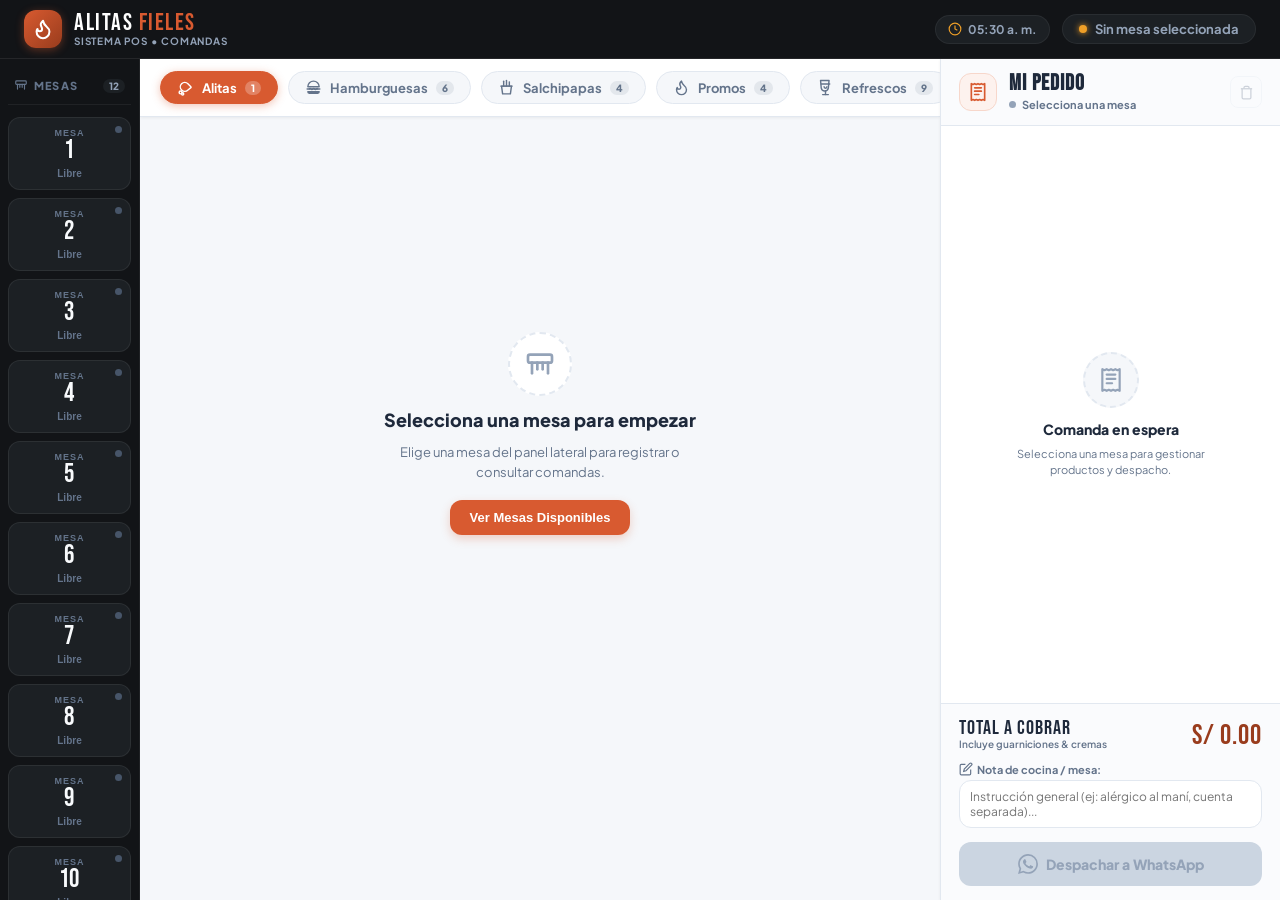
==== commit 843f6690: "feat(ui): iconografia vectorial moderna unificada, header enriquecido de comanda y concordancia en c" ====
--- a/index.html
+++ b/index.html
@@ -10,7 +10,7 @@
   <!-- Tipografías Oficiales -->
   <link rel="preconnect" href="https://fonts.googleapis.com">
   <link rel="preconnect" href="https://fonts.gstatic.com" crossorigin>
-  <link href="https://fonts.googleapis.com/css2?family=Bebas+Neue&family=Nunito:wght@400;600;700;800&display=swap" rel="stylesheet">
+  <link href="https://fonts.googleapis.com/css2?family=Bebas+Neue&family=Plus+Jakarta+Sans:wght@400;500;600;700;800&display=swap" rel="stylesheet">
   
   <!-- Hoja de Estilos Desacoplada -->
   <link rel="stylesheet" href="css/style.css">
@@ -20,11 +20,28 @@
   <!-- HEADER PRINCIPAL -->
   <header class="header">
     <div class="brand-wrap">
-      <div class="brand-logo">🍗 Alitas <span>Fieles</span></div>
-      <span class="brand-badge">Sistema POS</span>
-    </div>
+      <div class="brand-icon-box">
+        <svg viewBox="0 0 24 24" fill="none" stroke="currentColor" stroke-width="2.2" stroke-linecap="round" stroke-linejoin="round">
+          <path d="M8.5 14.5A2.5 2.5 0 0 0 11 12c0-1.38-.5-2-1-3-1.072-2.143-.224-4.054 2-6 .5 2.5 2 4.9 4 6.5 2 1.6 3 3.5 3 5.5a7 7 0 1 1-14 0c0-1.153.433-2.294 1-3a2.5 2.5 0 0 0 2.5 2.5z"/>
+        </svg>
+      </div>
+      <div class="brand-text">
+        <div class="brand-logo">ALITAS <span>FIELES</span></div>
+        <span class="brand-sub">Sistema POS &bull; Comandas</span>
+      </div>
+    </div>
+
     <div class="header-status-wrap">
-      <div class="header-mesa" id="hdr-mesa">Sin mesa seleccionada</div>
+      <div class="header-time" id="hdr-time" title="Hora actual">
+        <svg viewBox="0 0 24 24" fill="none" stroke="currentColor" stroke-width="2">
+          <circle cx="12" cy="12" r="10"/><polyline points="12 6 12 12 16 14"/>
+        </svg>
+        <span id="live-clock">--:--</span>
+      </div>
+      <div class="header-mesa" id="hdr-mesa">
+        <span class="hdr-dot"></span>
+        <span id="hdr-mesa-txt">Sin mesa seleccionada</span>
+      </div>
     </div>
   </header>
 
@@ -36,54 +53,106 @@
 
     <!-- COLUMNA CENTRAL: CARTA & CATEGORÍAS -->
     <main class="menu-wrap mobile-active">
-      <nav class="cat-bar" id="cat-bar" aria-label="Categorías del menú"></nav>
+      <!-- BARRA DE CATEGORÍAS CON ICONOGRAFÍA CONCORDANTE -->
+      <nav class="cat-bar" id="cat-bar" aria-label="Categorías de la carta"></nav>
+
+      <!-- GRILLA DE PRODUCTOS -->
       <section class="productos-wrap" id="productos-wrap">
         <div class="empty-state">
-          <div class="empty-icon">🍗</div>
-          <h3>Selecciona una mesa</h3>
-          <p>Elige una mesa para comenzar a tomar el pedido.</p>
+          <div class="empty-icon-box">
+            <svg viewBox="0 0 24 24" fill="none" stroke="currentColor" stroke-width="1.8">
+              <rect x="3" y="5" width="18" height="6" rx="1.5"/>
+              <path d="M6 11v8M18 11v8M10 11v5M14 11v5"/>
+            </svg>
+          </div>
+          <h3>Selecciona una mesa para empezar</h3>
+          <p>Toca una mesa en el panel lateral para registrar o consultar comandas en curso.</p>
         </div>
       </section>
     </main>
 
     <!-- COLUMNA DERECHA: PANEL DE COMANDA / PEDIDO -->
     <aside class="pedido-panel" aria-label="Comanda de la mesa">
+      
+      <!-- HEADER ENRIQUECIDO DE MI PEDIDO -->
       <div class="pedido-hdr">
-        <div class="pedido-titulo-wrap">
-          <div class="pedido-titulo" id="pedido-titulo">COMANDA</div>
-          <span class="pedido-badge" id="pedido-mesa-badge" style="display: none;">Mesa 1</span>
-        </div>
-      </div>
-
+        <div class="pedido-hdr-main">
+          <div class="pedido-hdr-icon-box">
+            <svg viewBox="0 0 24 24" fill="none" stroke="currentColor" stroke-width="2" stroke-linecap="round" stroke-linejoin="round">
+              <path d="M4 2v20l2-1 2 1 2-1 2 1 2-1 2 1 2-1 2 1V2l-2 1-2-1-2 1-2-1-2 1-2-1-2 1-2-1z"/>
+              <path d="M8 7h8"/>
+              <path d="M8 11h8"/>
+              <path d="M8 15h5"/>
+            </svg>
+          </div>
+          <div class="pedido-hdr-info">
+            <div class="pedido-titulo-row">
+              <h2 class="pedido-titulo" id="pedido-titulo">MI PEDIDO</h2>
+              <span class="pedido-badge" id="pedido-mesa-badge" style="display: none;">Mesa 1</span>
+            </div>
+            <div class="pedido-meta-row">
+              <span class="pedido-status-dot" id="pedido-status-dot"></span>
+              <span class="pedido-subtitulo" id="pedido-subtitulo">Selecciona una mesa</span>
+            </div>
+          </div>
+        </div>
+
+        <div class="pedido-hdr-actions">
+          <button class="btn-hdr-action" id="btn-hdr-limpiar" type="button" title="Vaciar productos de esta mesa" onclick="window.limpiarPedido()" disabled>
+            <svg viewBox="0 0 24 24" fill="none" stroke="currentColor" stroke-width="2">
+              <polyline points="3 6 5 6 21 6"/>
+              <path d="M19 6v14a2 2 0 0 1-2 2H7a2 2 0 0 1-2-2V6m3 0V4a2 2 0 0 1 2-2h4a2 2 0 0 1 2 2v2"/>
+            </svg>
+          </button>
+        </div>
+      </div>
+
+      <!-- LISTA DE PRODUCTOS EN COMANDA -->
       <div class="pedido-items" id="pedido-items">
         <div class="empty-cart">
-          <span class="empty-cart-icon">🛒</span>
-          <p>Selecciona una mesa<br>y agrega productos</p>
-        </div>
-      </div>
-
+          <div class="empty-cart-icon-box">
+            <svg viewBox="0 0 24 24" fill="none" stroke="currentColor" stroke-width="1.8">
+              <circle cx="9" cy="21" r="1"></circle>
+              <circle cx="20" cy="21" r="1"></circle>
+              <path d="M1 1h4l2.68 13.39a2 2 0 0 0 2 1.61h9.72a2 2 0 0 0 2-1.61L23 6H6"></path>
+            </svg>
+          </div>
+          <p>No hay platos agregados</p>
+          <span class="empty-cart-sub">Toca cualquier plato de la carta para sumarlo a la mesa.</span>
+        </div>
+      </div>
+
+      <!-- FOOTER TOTAL & DESPACHO -->
       <div class="pedido-footer">
         <div class="total-row">
-          <span class="total-label">TOTAL</span>
+          <div class="total-label-wrap">
+            <span class="total-label">TOTAL A COBRAR</span>
+            <span class="total-sub">Incluye guarniciones & cremas</span>
+          </div>
           <span class="total-monto" id="total-monto">S/ 0.00</span>
         </div>
 
-        <textarea 
-          class="coment-in" 
-          id="coment-general" 
-          rows="2" 
-          placeholder="Comentario general para cocina (ej: cliente alérgico, cuenta separada)..."></textarea>
+        <div class="coment-wrap">
+          <label for="coment-general" class="coment-label">
+            <svg viewBox="0 0 24 24" fill="none" stroke="currentColor" stroke-width="2" width="14" height="14">
+              <path d="M11 4H4a2 2 0 0 0-2 2v14a2 2 0 0 0 2 2h14a2 2 0 0 0 2-2v-7"/>
+              <path d="M18.5 2.5a2.121 2.121 0 0 1 3 3L12 15l-4 1 1-4 9.5-9.5z"/>
+            </svg>
+            Nota de cocina / mesa:
+          </label>
+          <textarea 
+            class="coment-in" 
+            id="coment-general" 
+            rows="2" 
+            placeholder="Instrucción general (ej: alérgico al maní, cuenta separada)..."></textarea>
+        </div>
 
         <div class="pedido-actions">
-          <button class="btn-limpiar" type="button" onclick="window.limpiarPedido()">
-            🗑️ Vaciar mesa actual
-          </button>
-          
           <button class="btn-wa" id="btn-wa" type="button" onclick="window.abrirModalWA()" disabled>
-            <svg width="18" height="18" viewBox="0 0 24 24" fill="currentColor">
+            <svg width="20" height="20" viewBox="0 0 24 24" fill="currentColor">
               <path d="M17.472 14.382c-.297-.149-1.758-.867-2.03-.967-.273-.099-.471-.148-.67.15-.197.297-.767.966-.94 1.164-.173.199-.347.223-.644.075-.297-.15-1.255-.463-2.39-1.475-.883-.788-1.48-1.761-1.653-2.059-.173-.297-.018-.458.13-.606.134-.133.298-.347.446-.52.149-.174.198-.298.298-.497.099-.198.05-.371-.025-.52-.075-.149-.669-1.612-.916-2.207-.242-.579-.487-.5-.669-.51-.173-.008-.371-.01-.57-.01-.198 0-.52.074-.792.372-.272.297-1.04 1.016-1.04 2.479 0 1.462 1.065 2.875 1.213 3.074.149.198 2.096 3.2 5.077 4.487.709.306 1.262.489 1.694.625.712.227 1.36.195 1.871.118.571-.085 1.758-.719 2.006-1.413.248-.694.248-1.289.173-1.413-.074-.124-.272-.198-.57-.347m-5.421 7.403h-.004a9.87 9.87 0 01-5.031-1.378l-.361-.214-3.741.982.998-3.648-.235-.374a9.86 9.86 0 01-1.51-5.26c.001-5.45 4.436-9.884 9.888-9.884 2.64 0 5.122 1.03 6.988 2.898a9.825 9.825 0 012.893 6.994c-.003 5.45-4.437 9.884-9.885 9.884m8.413-18.297A11.815 11.815 0 0012.05 0C5.495 0 .16 5.335.157 11.892c0 2.096.547 4.142 1.588 5.945L.057 24l6.305-1.654a11.882 11.882 0 005.683 1.448h.005c6.554 0 11.89-5.335 11.893-11.893a11.821 11.821 0 00-3.48-8.413z"/>
             </svg>
-            Despachar a WhatsApp
+            <span>Despachar a WhatsApp</span>
           </button>
         </div>
       </div>
@@ -95,9 +164,8 @@
   <nav class="mobile-nav-bar" aria-label="Navegación en dispositivos móviles">
     <button class="mobile-nav-btn" data-tab="mesas" type="button">
       <svg viewBox="0 0 24 24" fill="none" stroke="currentColor" stroke-width="2">
-        <rect x="3" y="4" width="18" height="12" rx="2"></rect>
-        <line x1="7" y1="20" x2="7" y2="16"></line>
-        <line x1="17" y1="20" x2="17" y2="16"></line>
+        <rect x="3" y="5" width="18" height="6" rx="1.5"/>
+        <path d="M6 11v8M18 11v8M10 11v5M14 11v5"/>
       </svg>
       <span>Mesas</span>
     </button>
@@ -114,9 +182,8 @@
     <button class="mobile-nav-btn" data-tab="pedido" type="button">
       <span class="mobile-badge" id="mobile-cart-badge">0</span>
       <svg viewBox="0 0 24 24" fill="none" stroke="currentColor" stroke-width="2">
-        <circle cx="9" cy="21" r="1"></circle>
-        <circle cx="20" cy="21" r="1"></circle>
-        <path d="M1 1h4l2.68 13.39a2 2 0 0 0 2 1.61h9.72a2 2 0 0 0 2-1.61L23 6H6"></path>
+        <path d="M4 2v20l2-1 2 1 2-1 2 1 2-1 2 1 2-1 2 1V2l-2 1-2-1-2 1-2-1-2 1-2-1-2 1-2-1z"/>
+        <path d="M8 7h8M8 11h8M8 15h5"/>
       </svg>
       <span>Comanda</span>
     </button>
@@ -126,19 +193,31 @@
   <div class="overlay" id="modal-sabores" style="display: none;">
     <div class="modal" role="dialog" aria-modal="true" aria-labelledby="ms-titulo">
       <div class="modal-header">
-        <div class="modal-titulo" id="ms-titulo">Elige los sabores</div>
-        <div class="modal-sub" id="ms-sub">Selecciona hasta 2 sabores</div>
+        <div class="modal-header-icon-box">
+          <svg viewBox="0 0 24 24" fill="none" stroke="currentColor" stroke-width="2">
+            <path d="M15.5 15.5C13 18 9 18 6.5 15.5c-2.4-2.4-2.4-6.4 0-8.9s6.5-2.5 8.9 0l4.2 4.2c.4.4.4 1 0 1.4l-4.1 3.3z"/>
+            <circle cx="5" cy="19" r="2"/>
+            <circle cx="8" cy="21" r="1.5"/>
+          </svg>
+        </div>
+        <div class="modal-header-text">
+          <div class="modal-titulo" id="ms-titulo">Elige los sabores</div>
+          <div class="modal-sub" id="ms-sub">Selecciona hasta 2 sabores</div>
+        </div>
       </div>
       
       <div class="modal-contador" id="ms-contador">
-        <span id="ms-cnt">0</span> / <span id="ms-max">2</span> sabores seleccionados
+        <span id="ms-cnt">0</span> / <span id="ms-max">2</span> sabores elegidos
       </div>
 
       <div class="sabores-grid" id="ms-grid"></div>
 
       <!-- Distribución inteligente de unidades -->
       <div id="ms-dist-container" style="display: none;">
-        <div class="ms-restantes" id="ms-restantes">Faltan 0 unidades</div>
+        <div class="ms-dist-header">
+          <span class="ms-dist-title">Reparto de piezas</span>
+          <div class="ms-restantes" id="ms-restantes">Faltan 0 unidades</div>
+        </div>
         <div class="flavor-qty-list" id="ms-dist-list"></div>
       </div>
 
@@ -153,12 +232,19 @@
   <div class="overlay" id="modal-wa" style="display: none;">
     <div class="modal" role="dialog" aria-modal="true">
       <div class="modal-header">
-        <div class="modal-titulo">Despachar por WhatsApp</div>
-        <div class="modal-sub">Número del encargado de cocina o caja</div>
+        <div class="modal-header-icon-box wa">
+          <svg viewBox="0 0 24 24" fill="currentColor">
+            <path d="M17.472 14.382c-.297-.149-1.758-.867-2.03-.967-.273-.099-.471-.148-.67.15-.197.297-.767.966-.94 1.164-.173.199-.347.223-.644.075-.297-.15-1.255-.463-2.39-1.475-.883-.788-1.48-1.761-1.653-2.059-.173-.297-.018-.458.13-.606.134-.133.298-.347.446-.52.149-.174.198-.298.298-.497.099-.198.05-.371-.025-.52-.075-.149-.669-1.612-.916-2.207-.242-.579-.487-.5-.669-.51-.173-.008-.371-.01-.57-.01-.198 0-.52.074-.792.372-.272.297-1.04 1.016-1.04 2.479 0 1.462 1.065 2.875 1.213 3.074.149.198 2.096 3.2 5.077 4.487.709.306 1.262.489 1.694.625.712.227 1.36.195 1.871.118.571-.085 1.758-.719 2.006-1.413.248-.694.248-1.289.173-1.413-.074-.124-.272-.198-.57-.347m-5.421 7.403h-.004a9.87 9.87 0 01-5.031-1.378l-.361-.214-3.741.982.998-3.648-.235-.374a9.86 9.86 0 01-1.51-5.26c.001-5.45 4.436-9.884 9.888-9.884 2.64 0 5.122 1.03 6.988 2.898a9.825 9.825 0 012.893 6.994c-.003 5.45-4.437 9.884-9.885 9.884m8.413-18.297A11.815 11.815 0 0012.05 0C5.495 0 .16 5.335.157 11.892c0 2.096.547 4.142 1.588 5.945L.057 24l6.305-1.654a11.882 11.882 0 005.683 1.448h.005c6.554 0 11.89-5.335 11.893-11.893a11.821 11.821 0 00-3.48-8.413z"/>
+          </svg>
+        </div>
+        <div class="modal-header-text">
+          <div class="modal-titulo">Despachar a WhatsApp</div>
+          <div class="modal-sub">Destinatario: Cocina o Barra</div>
+        </div>
       </div>
 
       <input class="phone-in" type="tel" id="phone-in" placeholder="Ej: 51900694550">
-      <small class="phone-tip">💡 Incluye el código de país (51 para Perú). Este número se guardará automáticamente para tus próximos pedidos.</small>
+      <small class="phone-tip">💡 Ingresa el número con código de país (51 para Perú). Se guardará automáticamente.</small>
 
       <div class="modal-btns">
         <button class="btn-cancel" type="button" onclick="window.cerrarModalWA()">Cancelar</button>
--- a/css/style.css
+++ b/css/style.css
@@ -1,6 +1,7 @@
 /* ==========================================================================
    ALITAS FIELES — SISTEMA DE COMANDAS & POS
    Estilos profesionales para gestión de mesas y despacho a cocina
+   Con iconografía vectorial moderna y concordancia visual completa
    ========================================================================== */
 
 /* ── 1. VARIABLES & RESET ─────────────────────────────────────────────── */
@@ -34,14 +35,14 @@
   --danger-light: #FEF2F2;
 
   --font-brand: 'Bebas Neue', sans-serif;
-  --font-body: 'Nunito', -apple-system, BlinkMacSystemFont, 'Segoe UI', Roboto, sans-serif;
+  --font-body: 'Plus Jakarta Sans', 'Nunito', -apple-system, BlinkMacSystemFont, 'Segoe UI', Roboto, sans-serif;
 
   --radius-sm: 8px;
   --radius-md: 12px;
   --radius-lg: 16px;
   --radius-full: 9999px;
 
-  --shadow-sm: 0 1px 2px 0 rgba(0, 0, 0, 0.05);
+  --shadow-sm: 0 1px 3px 0 rgba(0, 0, 0, 0.06);
   --shadow-md: 0 4px 6px -1px rgba(0, 0, 0, 0.08), 0 2px 4px -2px rgba(0, 0, 0, 0.04);
   --shadow-lg: 0 10px 15px -3px rgba(0, 0, 0, 0.1), 0 4px 6px -4px rgba(0, 0, 0, 0.05);
 
@@ -65,7 +66,7 @@
   -webkit-font-smoothing: antialiased;
 }
 
-/* ── 2. HEADER PRINCIPAL ──────────────────────────────────────────────── */
+/* ── 2. HEADER PRINCIPAL DEL SISTEMA ──────────────────────────────────── */
 .header {
   background: var(--bg-dark);
   padding: 10px 24px;
@@ -83,28 +84,44 @@
   gap: 12px;
 }
 
+.brand-icon-box {
+  width: 38px;
+  height: 38px;
+  border-radius: var(--radius-md);
+  background: linear-gradient(135deg, var(--primary) 0%, var(--primary-dark) 100%);
+  display: flex;
+  align-items: center;
+  justify-content: center;
+  color: #FFFFFF;
+  box-shadow: 0 2px 8px rgba(216, 90, 48, 0.4);
+}
+
+.brand-icon-box svg {
+  width: 22px;
+  height: 22px;
+}
+
+.brand-text {
+  display: flex;
+  flex-direction: column;
+}
+
 .brand-logo {
   font-family: var(--font-brand);
-  font-size: 28px;
-  letter-spacing: 2px;
-  color: #FFFFFF;
-  display: flex;
-  align-items: center;
-  gap: 6px;
+  font-size: 24px;
+  letter-spacing: 1.5px;
+  color: #FFFFFF;
+  line-height: 1;
 }
 
 .brand-logo span {
   color: var(--primary);
 }
 
-.brand-badge {
-  background: rgba(239, 159, 39, 0.15);
-  color: var(--accent-amber);
-  border: 1px solid rgba(239, 159, 39, 0.3);
+.brand-sub {
   font-size: 10px;
-  font-weight: 800;
-  padding: 3px 8px;
-  border-radius: var(--radius-full);
+  font-weight: 700;
+  color: #94A3B8;
   letter-spacing: 0.8px;
   text-transform: uppercase;
 }
@@ -112,7 +129,26 @@
 .header-status-wrap {
   display: flex;
   align-items: center;
-  gap: 14px;
+  gap: 12px;
+}
+
+.header-time {
+  display: flex;
+  align-items: center;
+  gap: 6px;
+  background: var(--bg-dark-secondary);
+  color: #94A3B8;
+  font-size: 12px;
+  font-weight: 700;
+  padding: 6px 12px;
+  border-radius: var(--radius-full);
+  border: 1px solid rgba(255, 255, 255, 0.06);
+}
+
+.header-time svg {
+  width: 14px;
+  height: 14px;
+  color: var(--accent-amber);
 }
 
 .header-mesa {
@@ -174,17 +210,31 @@
   margin-bottom: 4px;
 }
 
+.sidebar-title-box {
+  display: flex;
+  align-items: center;
+  gap: 6px;
+  color: #64748B;
+}
+
+.sidebar-icon svg {
+  width: 14px;
+  height: 14px;
+}
+
 .sidebar-title {
-  color: #64748B;
   font-size: 11px;
   font-weight: 800;
   letter-spacing: 1.2px;
 }
 
 .sidebar-count {
-  color: #475569;
+  color: #94A3B8;
+  background: var(--bg-dark-secondary);
   font-size: 10px;
-  font-weight: 700;
+  font-weight: 800;
+  padding: 1px 6px;
+  border-radius: var(--radius-full);
 }
 
 .mesa-btn {
@@ -210,7 +260,7 @@
 }
 
 .mesa-btn.activa {
-  background: linear-gradient(135deg, rgba(216, 90, 48, 0.2) 0%, rgba(153, 60, 29, 0.25) 100%);
+  background: linear-gradient(135deg, rgba(216, 90, 48, 0.25) 0%, rgba(153, 60, 29, 0.3) 100%);
   border-color: var(--primary);
   color: #FFFFFF;
   box-shadow: 0 0 12px rgba(216, 90, 48, 0.25);
@@ -282,7 +332,7 @@
   color: #FFFFFF;
 }
 
-/* ── 5. SECCIÓN MENÚ / CARTA (CENTRO) ─────────────────────────────────── */
+/* ── 5. SECCIÓN MENÚ & CATEGORÍAS CONCORDANTES (CENTRO) ──────────────── */
 .menu-wrap {
   flex: 1;
   display: flex;
@@ -291,11 +341,11 @@
   background: var(--bg-app);
 }
 
-/* Barra de Categorías */
+/* Barra de Categorías Unificada */
 .cat-bar {
   display: flex;
-  gap: 8px;
-  padding: 12px 18px;
+  gap: 10px;
+  padding: 12px 20px;
   background: var(--bg-card);
   border-bottom: 1px solid var(--border-color);
   overflow-x: auto;
@@ -313,10 +363,10 @@
 }
 
 .cat-btn {
-  background: transparent;
+  background: var(--bg-app);
   border: 1.5px solid var(--border-color);
   border-radius: var(--radius-full);
-  padding: 8px 18px;
+  padding: 7px 16px;
   font-family: var(--font-body);
   font-size: 13px;
   font-weight: 700;
@@ -326,7 +376,28 @@
   transition: var(--transition);
   display: flex;
   align-items: center;
-  gap: 6px;
+  gap: 8px;
+}
+
+.cat-btn-icon {
+  display: flex;
+  align-items: center;
+  justify-content: center;
+  color: var(--text-muted);
+}
+
+.cat-btn-icon svg {
+  width: 17px;
+  height: 17px;
+}
+
+.cat-btn-count {
+  background: rgba(100, 116, 139, 0.12);
+  color: var(--text-muted);
+  font-size: 10px;
+  font-weight: 800;
+  padding: 1px 6px;
+  border-radius: var(--radius-full);
 }
 
 .cat-btn:hover {
@@ -335,11 +406,24 @@
   background: var(--primary-light);
 }
 
+.cat-btn:hover .cat-btn-icon {
+  color: var(--primary);
+}
+
 .cat-btn.activa {
   background: var(--primary);
   border-color: var(--primary);
   color: #FFFFFF;
-  box-shadow: 0 2px 6px rgba(216, 90, 48, 0.3);
+  box-shadow: 0 2px 8px rgba(216, 90, 48, 0.35);
+}
+
+.cat-btn.activa .cat-btn-icon {
+  color: #FFFFFF;
+}
+
+.cat-btn.activa .cat-btn-count {
+  background: rgba(255, 255, 255, 0.25);
+  color: #FFFFFF;
 }
 
 /* Grilla de Productos */
@@ -351,7 +435,7 @@
 
 .productos-grid {
   display: grid;
-  grid-template-columns: repeat(auto-fill, minmax(170px, 1fr));
+  grid-template-columns: repeat(auto-fill, minmax(180px, 1fr));
   gap: 14px;
 }
 
@@ -388,8 +472,20 @@
   margin-bottom: 8px;
 }
 
-.prod-icon {
-  font-size: 24px;
+.prod-icon-box {
+  width: 32px;
+  height: 32px;
+  border-radius: var(--radius-sm);
+  background: var(--primary-light);
+  color: var(--primary);
+  display: flex;
+  align-items: center;
+  justify-content: center;
+}
+
+.prod-icon-box svg {
+  width: 18px;
+  height: 18px;
 }
 
 .prod-badge {
@@ -403,6 +499,16 @@
   text-transform: uppercase;
 }
 
+.prod-tag-simple {
+  font-size: 9px;
+  background: var(--bg-app);
+  color: var(--text-muted);
+  border: 1px solid var(--border-color);
+  border-radius: var(--radius-full);
+  padding: 2px 7px;
+  font-weight: 700;
+}
+
 .prod-qty-badge {
   background: var(--primary);
   color: #FFFFFF;
@@ -441,15 +547,27 @@
   border-top: 1px dashed var(--border-color);
 }
 
+.prod-price-wrap {
+  display: flex;
+  align-items: baseline;
+  gap: 2px;
+}
+
+.prod-currency {
+  font-size: 11px;
+  font-weight: 700;
+  color: var(--primary-dark);
+}
+
 .prod-precio {
-  font-size: 15px;
+  font-size: 16px;
   font-weight: 800;
   color: var(--primary-dark);
 }
 
 .prod-add-btn {
-  width: 28px;
-  height: 28px;
+  width: 30px;
+  height: 30px;
   border-radius: var(--radius-sm);
   background: var(--primary-light);
   border: 1.5px solid var(--primary-border);
@@ -461,6 +579,11 @@
   transition: var(--transition);
 }
 
+.prod-add-btn svg {
+  width: 15px;
+  height: 15px;
+}
+
 .prod-card:hover .prod-add-btn {
   background: var(--primary);
   border-color: var(--primary);
@@ -475,13 +598,25 @@
   justify-content: center;
   height: 80%;
   text-align: center;
-  gap: 10px;
-  color: var(--text-muted);
-}
-
-.empty-icon {
-  font-size: 48px;
-  margin-bottom: 4px;
+  gap: 12px;
+  color: var(--text-muted);
+}
+
+.empty-icon-box {
+  width: 64px;
+  height: 64px;
+  border-radius: 50%;
+  background: var(--bg-card);
+  border: 2px dashed var(--border-color);
+  display: flex;
+  align-items: center;
+  justify-content: center;
+  color: var(--text-subtle);
+}
+
+.empty-icon-box svg {
+  width: 32px;
+  height: 32px;
 }
 
 .empty-state h3 {
@@ -497,7 +632,7 @@
 }
 
 .btn-action-primary {
-  margin-top: 8px;
+  margin-top: 6px;
   background: var(--primary);
   color: #FFFFFF;
   border: none;
@@ -509,9 +644,9 @@
   box-shadow: 0 4px 10px rgba(216, 90, 48, 0.25);
 }
 
-/* ── 6. PANEL DE PEDIDO / COMANDA (DERECHA) ────────────────────────────── */
+/* ── 6. PANEL DE PEDIDO / COMANDA ENRIQUECIDO (DERECHA) ────────────────── */
 .pedido-panel {
-  width: 320px;
+  width: 340px;
   background: var(--bg-card);
   border-left: 1px solid var(--border-color);
   display: flex;
@@ -520,6 +655,7 @@
   box-shadow: var(--shadow-sm);
 }
 
+/* Header de Comanda Moderno */
 .pedido-hdr {
   padding: 14px 18px;
   border-bottom: 1px solid var(--border-color);
@@ -529,7 +665,36 @@
   background: #FAFBFD;
 }
 
-.pedido-titulo-wrap {
+.pedido-hdr-main {
+  display: flex;
+  align-items: center;
+  gap: 12px;
+}
+
+.pedido-hdr-icon-box {
+  width: 38px;
+  height: 38px;
+  border-radius: var(--radius-md);
+  background: var(--primary-light);
+  border: 1.5px solid var(--primary-border);
+  color: var(--primary);
+  display: flex;
+  align-items: center;
+  justify-content: center;
+  flex-shrink: 0;
+}
+
+.pedido-hdr-icon-box svg {
+  width: 20px;
+  height: 20px;
+}
+
+.pedido-hdr-info {
+  display: flex;
+  flex-direction: column;
+}
+
+.pedido-titulo-row {
   display: flex;
   align-items: center;
   gap: 8px;
@@ -540,18 +705,86 @@
   font-size: 22px;
   letter-spacing: 1px;
   color: var(--text-main);
+  line-height: 1;
 }
 
 .pedido-badge {
-  background: var(--primary-light);
-  color: var(--primary);
-  border: 1px solid var(--primary-border);
+  background: rgba(16, 185, 129, 0.12);
+  color: var(--success);
+  border: 1px solid rgba(16, 185, 129, 0.25);
   font-size: 10px;
   font-weight: 800;
   padding: 2px 8px;
   border-radius: var(--radius-full);
-}
-
+  text-transform: uppercase;
+}
+
+.pedido-meta-row {
+  display: flex;
+  align-items: center;
+  gap: 6px;
+  margin-top: 3px;
+}
+
+.pedido-status-dot {
+  width: 7px;
+  height: 7px;
+  border-radius: 50%;
+  display: inline-block;
+}
+
+.pedido-status-dot.activo {
+  background: var(--success);
+  box-shadow: 0 0 6px var(--success);
+}
+
+.pedido-status-dot.inactivo {
+  background: var(--text-subtle);
+}
+
+.pedido-subtitulo {
+  font-size: 11px;
+  font-weight: 700;
+  color: var(--text-muted);
+}
+
+.pedido-hdr-actions {
+  display: flex;
+  align-items: center;
+  gap: 6px;
+}
+
+.btn-hdr-action {
+  width: 32px;
+  height: 32px;
+  border-radius: var(--radius-sm);
+  background: transparent;
+  border: 1px solid var(--border-color);
+  color: var(--text-muted);
+  display: flex;
+  align-items: center;
+  justify-content: center;
+  cursor: pointer;
+  transition: var(--transition);
+}
+
+.btn-hdr-action svg {
+  width: 15px;
+  height: 15px;
+}
+
+.btn-hdr-action:hover:not(:disabled) {
+  background: var(--danger-light);
+  color: var(--danger);
+  border-color: rgba(239, 68, 68, 0.3);
+}
+
+.btn-hdr-action:disabled {
+  opacity: 0.3;
+  cursor: not-allowed;
+}
+
+/* Lista de Platos en Comanda */
 .pedido-items {
   flex: 1;
   overflow-y: auto;
@@ -566,27 +799,42 @@
   height: 100%;
   color: var(--text-muted);
   text-align: center;
-  gap: 6px;
+  gap: 8px;
   padding: 20px;
 }
 
-.empty-cart-icon {
-  font-size: 36px;
-  opacity: 0.6;
+.empty-cart-icon-box {
+  width: 56px;
+  height: 56px;
+  border-radius: 50%;
+  background: var(--bg-app);
+  border: 2px dashed var(--border-color);
+  display: flex;
+  align-items: center;
+  justify-content: center;
+  color: var(--text-subtle);
+  margin-bottom: 4px;
+}
+
+.empty-cart-icon-box svg {
+  width: 26px;
+  height: 26px;
 }
 
 .empty-cart p {
-  font-size: 13px;
-  font-weight: 700;
+  font-size: 14px;
+  font-weight: 800;
   color: var(--text-main);
 }
 
 .empty-cart-sub {
   font-size: 11px;
   color: var(--text-muted);
-}
-
-/* Elemento del Carrito / Comanda */
+  max-width: 200px;
+  line-height: 1.4;
+}
+
+/* Tarjeta de Plato en Pedido */
 .pitem {
   border: 1px solid var(--border-color);
   border-radius: var(--radius-md);
@@ -643,14 +891,17 @@
   border-radius: 6px;
   background: #FFFFFF;
   cursor: pointer;
-  font-size: 15px;
-  font-weight: 800;
   color: var(--text-main);
   display: flex;
   align-items: center;
   justify-content: center;
   transition: var(--transition);
   box-shadow: 0 1px 2px rgba(0, 0, 0, 0.05);
+}
+
+.qbtn svg {
+  width: 13px;
+  height: 13px;
 }
 
 .qbtn:hover {
@@ -681,6 +932,14 @@
   border-radius: var(--radius-full);
   padding: 2px 8px;
   font-weight: 700;
+  display: inline-flex;
+  align-items: center;
+  gap: 4px;
+}
+
+.sabor-tag svg {
+  width: 12px;
+  height: 12px;
 }
 
 .pitem-bottom {
@@ -703,7 +962,15 @@
   cursor: pointer;
   padding: 4px;
   border-radius: 4px;
-  transition: var(--transition);
+  display: flex;
+  align-items: center;
+  justify-content: center;
+  transition: var(--transition);
+}
+
+.pitem-del-btn svg {
+  width: 14px;
+  height: 14px;
 }
 
 .pitem-del-btn:hover {
@@ -738,16 +1005,28 @@
 
 .total-row {
   display: flex;
-  align-items: center;
+  align-items: flex-end;
   justify-content: space-between;
   margin-bottom: 12px;
 }
 
+.total-label-wrap {
+  display: flex;
+  flex-direction: column;
+}
+
 .total-label {
   font-family: var(--font-brand);
-  font-size: 22px;
+  font-size: 20px;
   letter-spacing: 1px;
-  color: var(--text-muted);
+  color: var(--text-main);
+  line-height: 1;
+}
+
+.total-sub {
+  font-size: 10px;
+  color: var(--text-muted);
+  font-weight: 600;
 }
 
 .total-monto {
@@ -755,6 +1034,21 @@
   font-size: 28px;
   letter-spacing: 1px;
   color: var(--primary-dark);
+  line-height: 1;
+}
+
+.coment-wrap {
+  margin-bottom: 10px;
+}
+
+.coment-label {
+  display: flex;
+  align-items: center;
+  gap: 4px;
+  font-size: 11px;
+  font-weight: 700;
+  color: var(--text-muted);
+  margin-bottom: 4px;
 }
 
 .coment-in {
@@ -767,7 +1061,6 @@
   background: #FFFFFF;
   font-family: var(--font-body);
   resize: none;
-  margin-bottom: 10px;
   transition: var(--transition);
 }
 
@@ -780,26 +1073,6 @@
   display: flex;
   flex-direction: column;
   gap: 8px;
-}
-
-.btn-limpiar {
-  width: 100%;
-  background: transparent;
-  border: 1px solid var(--border-color);
-  border-radius: var(--radius-md);
-  padding: 8px;
-  font-size: 12px;
-  font-weight: 700;
-  color: var(--text-muted);
-  cursor: pointer;
-  font-family: var(--font-body);
-  transition: var(--transition);
-}
-
-.btn-limpiar:hover {
-  background: var(--danger-light);
-  color: var(--danger);
-  border-color: rgba(239, 68, 68, 0.2);
 }
 
 .btn-wa {
@@ -819,6 +1092,11 @@
   font-family: var(--font-body);
   transition: var(--transition);
   box-shadow: 0 4px 10px rgba(37, 211, 102, 0.3);
+}
+
+.btn-wa svg {
+  width: 20px;
+  height: 20px;
 }
 
 .btn-wa:hover:not(:disabled) {
@@ -865,7 +1143,38 @@
 }
 
 .modal-header {
+  display: flex;
+  align-items: center;
+  gap: 12px;
   margin-bottom: 14px;
+}
+
+.modal-header-icon-box {
+  width: 40px;
+  height: 40px;
+  border-radius: var(--radius-md);
+  background: var(--primary-light);
+  border: 1.5px solid var(--primary-border);
+  color: var(--primary);
+  display: flex;
+  align-items: center;
+  justify-content: center;
+  flex-shrink: 0;
+}
+
+.modal-header-icon-box svg {
+  width: 22px;
+  height: 22px;
+}
+
+.modal-header-icon-box.wa {
+  background: var(--success-light);
+  border-color: rgba(37, 211, 102, 0.3);
+  color: var(--whatsapp);
+}
+
+.modal-header-text {
+  flex: 1;
 }
 
 .modal-titulo {
@@ -880,7 +1189,7 @@
   font-size: 12px;
   color: var(--text-muted);
   font-weight: 600;
-  margin-top: 4px;
+  margin-top: 2px;
 }
 
 .modal-contador {
@@ -910,7 +1219,7 @@
   background: var(--bg-app);
   border: 1.5px solid var(--border-color);
   border-radius: var(--radius-md);
-  padding: 12px 10px;
+  padding: 10px;
   font-family: var(--font-body);
   font-size: 13px;
   font-weight: 700;
@@ -918,6 +1227,15 @@
   color: var(--text-main);
   text-align: center;
   transition: var(--transition);
+  display: flex;
+  align-items: center;
+  justify-content: center;
+  gap: 6px;
+}
+
+.sabor-btn .sabor-icon svg {
+  width: 15px;
+  height: 15px;
 }
 
 .sabor-btn:hover:not(:disabled) {
@@ -939,6 +1257,21 @@
 }
 
 /* Distribución de Cantidades */
+.ms-dist-header {
+  display: flex;
+  align-items: center;
+  justify-content: space-between;
+  margin-bottom: 8px;
+}
+
+.ms-dist-title {
+  font-size: 12px;
+  font-weight: 800;
+  color: var(--text-muted);
+  text-transform: uppercase;
+  letter-spacing: 0.5px;
+}
+
 .flavor-qty-list {
   display: flex;
   flex-direction: column;
@@ -960,6 +1293,15 @@
   font-size: 13px;
   font-weight: 800;
   color: var(--text-main);
+  display: flex;
+  align-items: center;
+  gap: 6px;
+}
+
+.flavor-qty-icon svg {
+  width: 15px;
+  height: 15px;
+  color: var(--primary);
 }
 
 .flavor-qty-ctrl {
@@ -975,13 +1317,16 @@
   border-radius: var(--radius-sm);
   background: #FFFFFF;
   cursor: pointer;
-  font-size: 16px;
-  font-weight: 800;
   color: var(--primary);
   display: flex;
   align-items: center;
   justify-content: center;
   transition: var(--transition);
+}
+
+.fqbtn svg {
+  width: 14px;
+  height: 14px;
 }
 
 .fqbtn:hover {
@@ -1004,11 +1349,10 @@
 
 .ms-restantes {
   text-align: center;
-  font-size: 12px;
-  font-weight: 800;
-  padding: 6px;
-  border-radius: var(--radius-sm);
-  margin-bottom: 12px;
+  font-size: 11px;
+  font-weight: 800;
+  padding: 3px 8px;
+  border-radius: var(--radius-full);
 }
 
 .ms-restantes.incompleto {
@@ -1080,7 +1424,7 @@
   font-weight: 700;
   color: var(--text-main);
   font-family: var(--font-body);
-  margin-bottom: 8px;
+  margin-bottom: 6px;
   transition: var(--transition);
 }
 
@@ -1094,6 +1438,7 @@
   color: var(--text-muted);
   margin-bottom: 16px;
   display: block;
+  line-height: 1.4;
 }
 
 /* ── 8. TOAST NOTIFICACIONES ─────────────────────────────────────────── */
@@ -1191,15 +1536,18 @@
     padding: 10px 16px;
   }
 
+  .header-time {
+    display: none;
+  }
+
   .brand-logo {
-    font-size: 24px;
+    font-size: 22px;
   }
 
   .mobile-nav-bar {
     display: flex;
   }
 
-  /* Ocultar las 3 columnas por defecto en móvil */
   .sidebar,
   .menu-wrap,
   .pedido-panel {
@@ -1208,11 +1556,18 @@
     border: none;
   }
 
-  /* Mostrar únicamente la sección activa */
   .sidebar.mobile-active {
-    display: flex;
+    display: grid;
+    grid-template-columns: repeat(auto-fill, minmax(95px, 1fr));
+    align-content: start;
+    padding: 12px;
+    gap: 10px;
     flex: 1;
     width: 100%;
+  }
+
+  .sidebar-header {
+    grid-column: 1 / -1;
   }
 
   .menu-wrap.mobile-active {
@@ -1225,18 +1580,6 @@
     display: flex;
     flex: 1;
     width: 100%;
-  }
-
-  .sidebar {
-    display: grid;
-    grid-template-columns: repeat(auto-fill, minmax(90px, 1fr));
-    align-content: start;
-    padding: 12px;
-    gap: 10px;
-  }
-
-  .sidebar-header {
-    grid-column: 1 / -1;
   }
 
   .productos-grid {
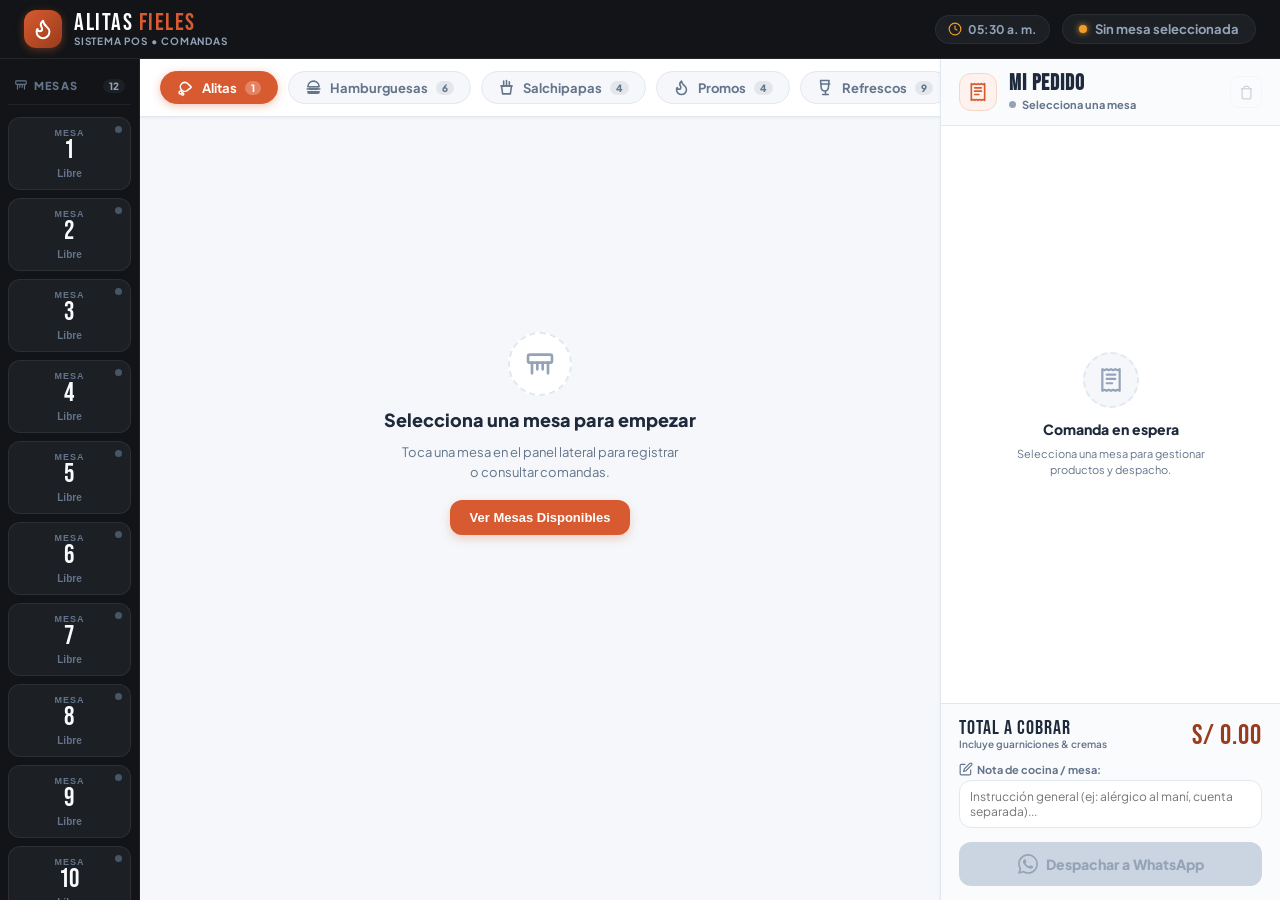
==== commit 82aba6ee: "fix: compatibilidad universal file:// sin CORS, visibilidad reforzada de boton menos y cache busting" ====
--- a/index.html
+++ b/index.html
@@ -13,7 +13,7 @@
   <link href="https://fonts.googleapis.com/css2?family=Bebas+Neue&family=Plus+Jakarta+Sans:wght@400;500;600;700;800&display=swap" rel="stylesheet">
   
   <!-- Hoja de Estilos Desacoplada -->
-  <link rel="stylesheet" href="css/style.css">
+  <link rel="stylesheet" href="css/style.css?v=2.2">
 </head>
 <body>
 
@@ -253,7 +253,10 @@
     </div>
   </div>
 
-  <!-- LÓGICA MODULAR DE LA APLICACIÓN -->
-  <script type="module" src="js/app.js"></script>
+  <!-- LÓGICA MODULAR DE LA APLICACIÓN (UNIVERSAL: file:// Y http://) -->
+  <script src="js/icons.js?v=2.2"></script>
+  <script src="js/data.js?v=2.2"></script>
+  <script src="js/storage.js?v=2.2"></script>
+  <script src="js/app.js?v=2.2"></script>
 </body>
 </html>
--- a/css/style.css
+++ b/css/style.css
@@ -879,40 +879,40 @@
   align-items: center;
   gap: 4px;
   background: var(--bg-app);
-  border: 1px solid var(--border-color);
+  border: 1.5px solid var(--border-color);
   border-radius: var(--radius-sm);
-  padding: 2px;
+  padding: 3px;
 }
 
 .qbtn {
-  width: 24px;
-  height: 24px;
-  border: none;
+  width: 28px;
+  height: 28px;
+  border: 1.5px solid var(--border-color);
   border-radius: 6px;
   background: #FFFFFF;
   cursor: pointer;
-  color: var(--text-main);
-  display: flex;
-  align-items: center;
-  justify-content: center;
+  color: var(--primary);
+  display: flex;
+  align-items: center;
+  justify-content: center;
+  font-size: 18px;
+  font-weight: 800;
+  line-height: 1;
   transition: var(--transition);
   box-shadow: 0 1px 2px rgba(0, 0, 0, 0.05);
-}
-
-.qbtn svg {
-  width: 13px;
-  height: 13px;
+  user-select: none;
 }
 
 .qbtn:hover {
   background: var(--primary);
+  border-color: var(--primary);
   color: #FFFFFF;
 }
 
 .qnum {
-  font-size: 13px;
-  font-weight: 800;
-  min-width: 20px;
+  font-size: 14px;
+  font-weight: 800;
+  min-width: 22px;
   text-align: center;
   color: var(--text-main);
 }
@@ -1311,8 +1311,8 @@
 }
 
 .fqbtn {
-  width: 28px;
-  height: 28px;
+  width: 30px;
+  height: 30px;
   border: 1.5px solid var(--primary);
   border-radius: var(--radius-sm);
   background: #FFFFFF;
@@ -1321,12 +1321,11 @@
   display: flex;
   align-items: center;
   justify-content: center;
-  transition: var(--transition);
-}
-
-.fqbtn svg {
-  width: 14px;
-  height: 14px;
+  font-size: 18px;
+  font-weight: 800;
+  line-height: 1;
+  transition: var(--transition);
+  user-select: none;
 }
 
 .fqbtn:hover {
